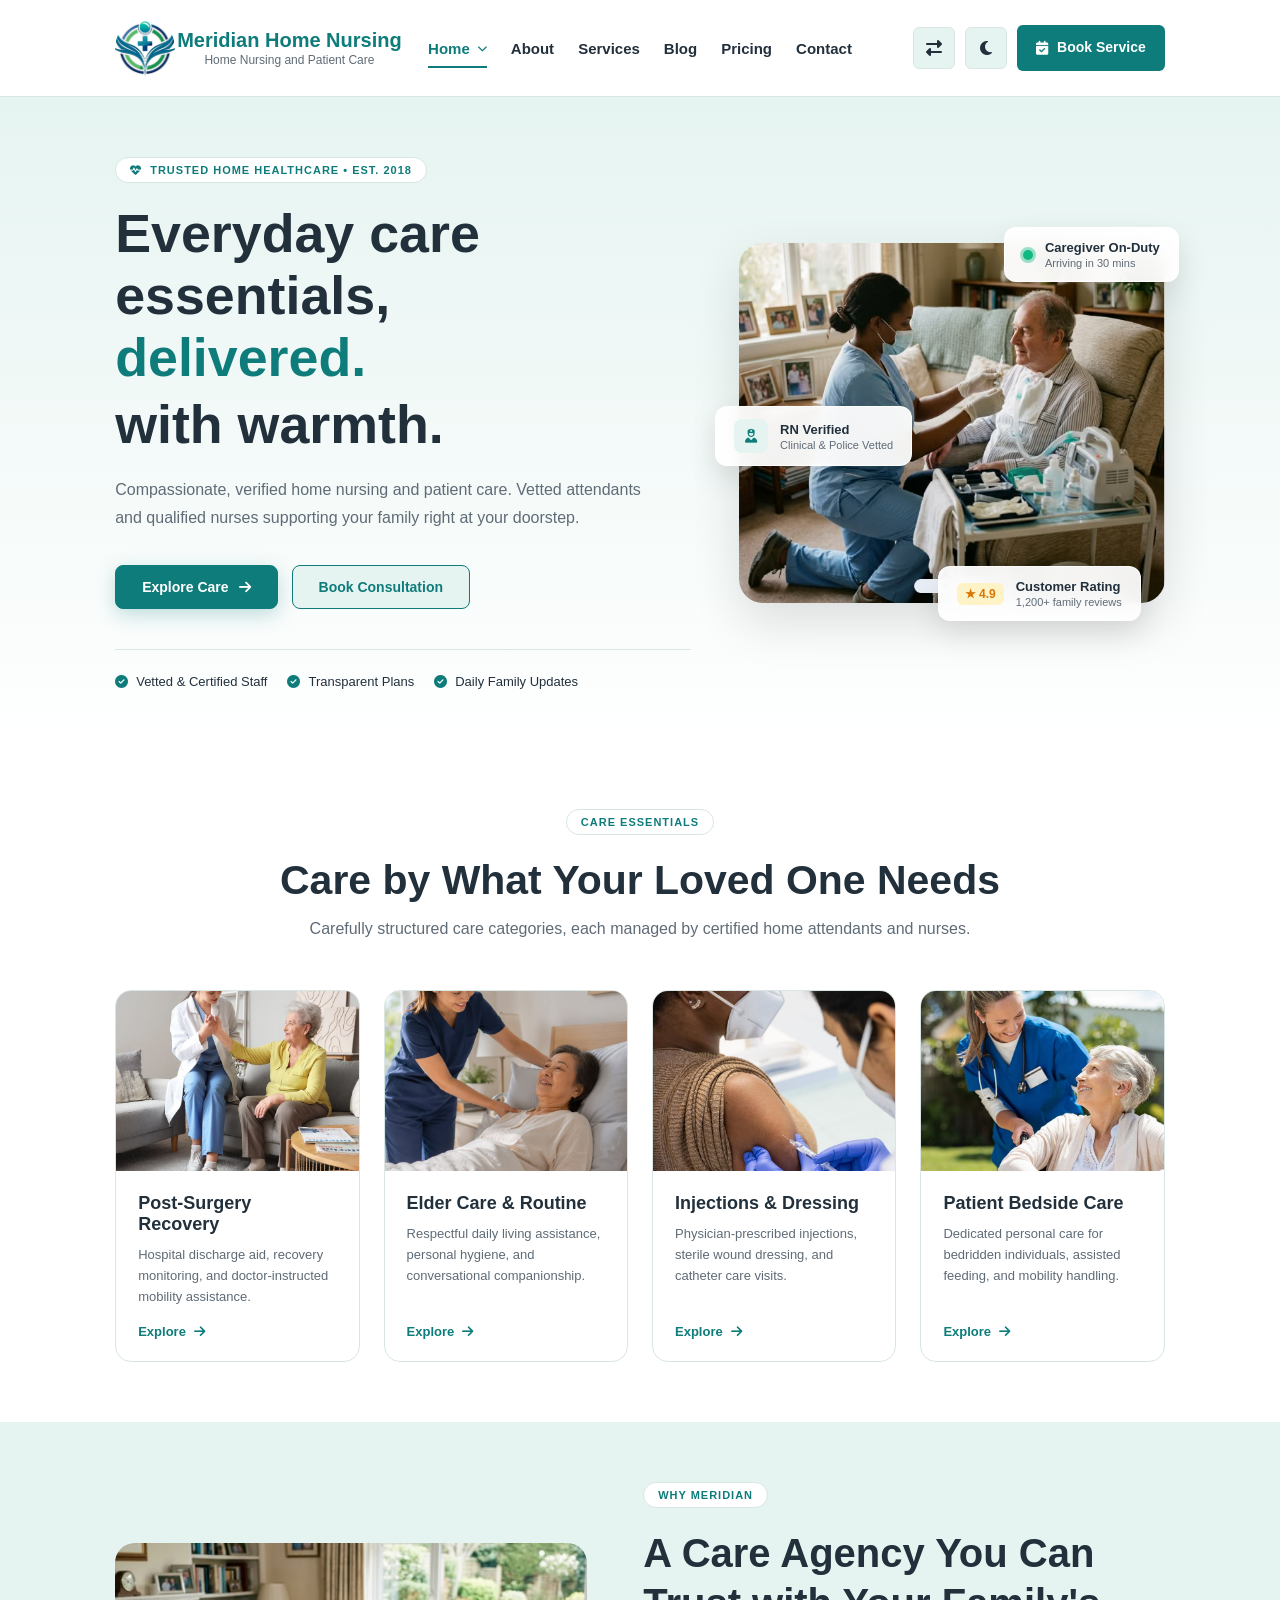
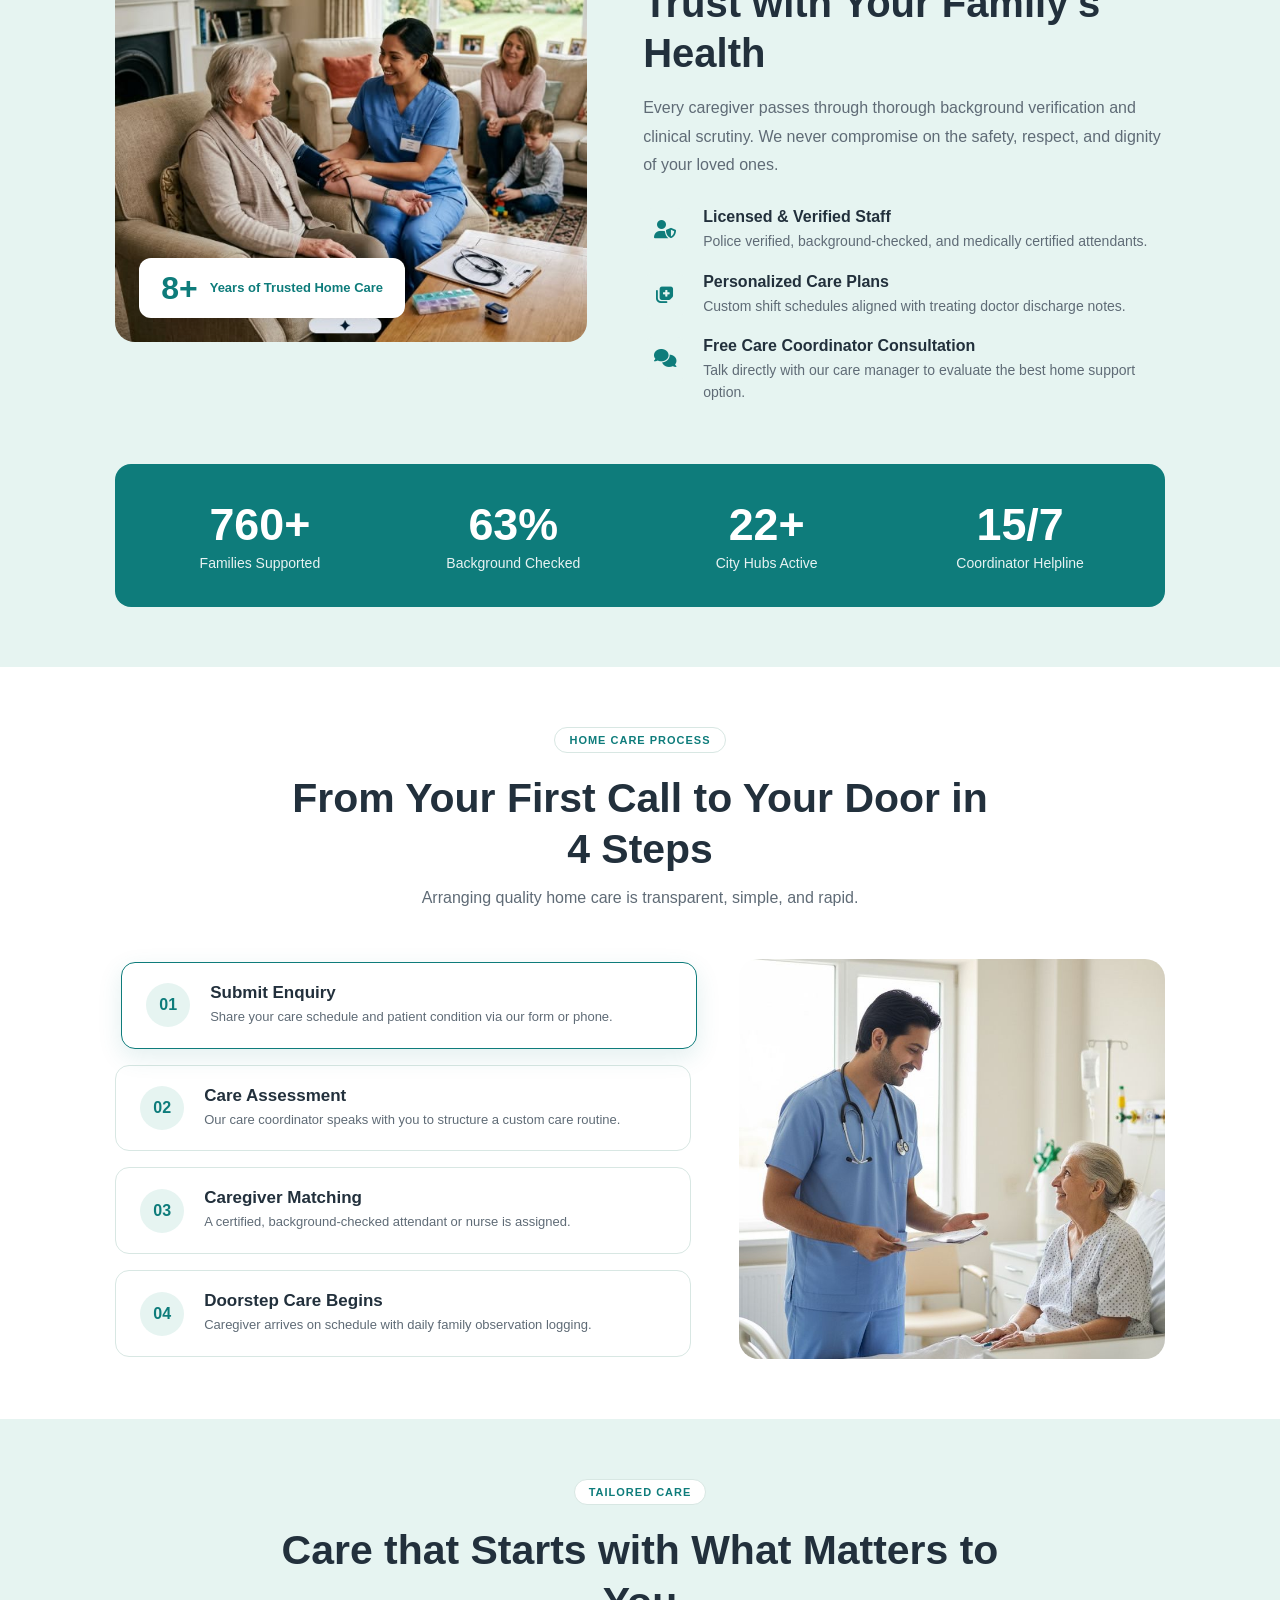
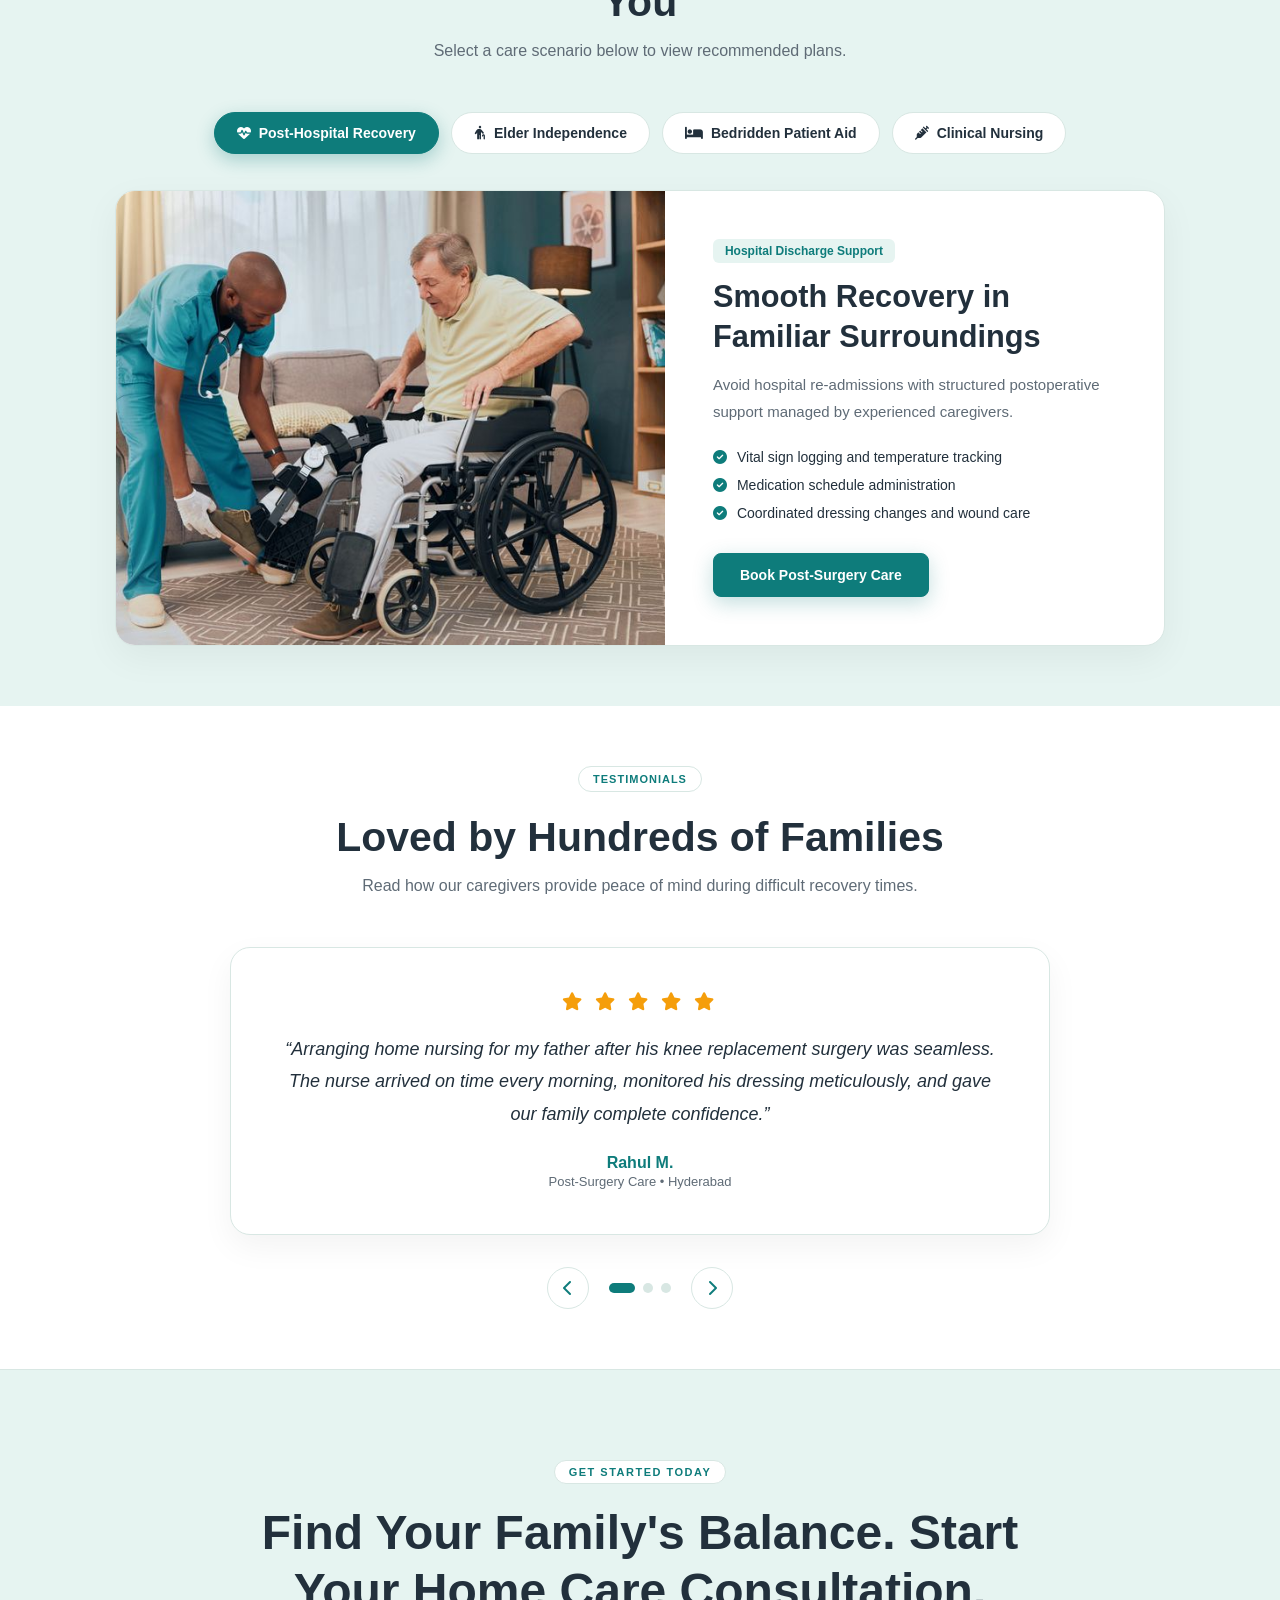
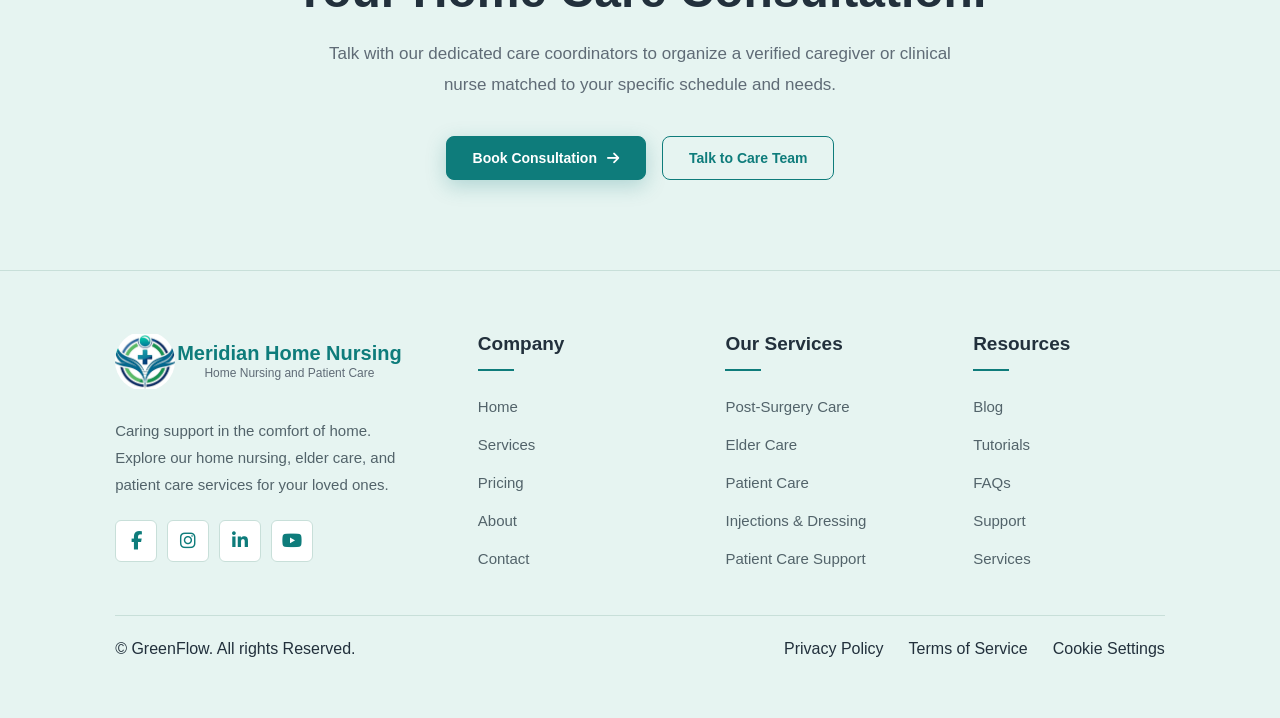
==== index.html @ d98afcb7 "Add files via upload" ====
<!DOCTYPE html>
<html lang="en" dir="ltr">

<head>
    <meta charset="UTF-8">
    <meta name="viewport" content="width=device-width, initial-scale=1.0">

    <title>Home Nursing & Patient Care Agency</title>

    <!-- Font Awesome -->
    <link rel="stylesheet" href="https://cdnjs.cloudflare.com/ajax/libs/font-awesome/6.5.2/css/all.min.css">

    <!-- Shared styles and JavaScript -->
    <link rel="stylesheet" href="header.css">
    <link rel="stylesheet" href="footer.css">
    <link rel="stylesheet" href="index.css">

</head>

<body>

    <header class="site-header">
        <div class="header-container">

            <!-- Left: Agency branding -->
            <a href="index.html" class="brand">
                <span class="brand-icon">
                    <img src="Images/Headerlogo.jpg" alt="Meridian Home Nursing logo" class="brand-logo">
                </span>

                <span class="brand-text">
                    <span class="brand-name">Meridian Home Nursing</span>
                    <span class="brand-subtitle">
                        Home Nursing and Patient Care
                    </span>
                </span>
            </a>

            <!-- Middle: Navigation -->
            <nav class="main-nav" id="mainNav" aria-label="Main navigation">
                <ul class="nav-list">

                    <li class="home-dropdown">
                        <button type="button" class="home-toggle" id="homeToggle" aria-expanded="false"
                            aria-controls="homeDropdown">
                            <span>Home</span>
                            <i class="fa-solid fa-chevron-down" aria-hidden="true"></i>
                        </button>

                        <ul class="dropdown-list" id="homeDropdown" hidden>
                            <li>
                                <a href="index.html">Classic</a>
                            </li>

                            <li>
                                <a href="home-standard.html">Standard</a>
                            </li>
                        </ul>
                    </li>
                    <li>
                        <a href="about.html">About</a>
                    </li>

                    <li>
                        <a href="services.html">Services</a>
                    </li>
                    <li>
                        <a href="blog.html">Blog</a>
                    </li>

                    <li>
                        <a href="pricing.html">Pricing</a>
                    </li>

                    <li>
                        <a href="contact.html">Contact</a>
                    </li>

                </ul>

                <!-- Mobile booking link -->
                <a href="bookserviceform.html" class="mobile-book">
                    <i class="fa-solid fa-calendar-check" aria-hidden="true"></i>
                    Book Service
                </a>
            </nav>

            <!-- Right: Header controls -->
            <div class="header-actions">

                <button type="button" class="icon-button" id="rtlToggle" aria-label="Switch to right-to-left layout"
                    aria-pressed="false" title="Switch to right-to-left layout">
                    <i class="fa-solid fa-right-left" aria-hidden="true"></i>
                </button>

                <button type="button" class="icon-button" id="darkModeToggle" aria-label="Enable dark mode"
                    aria-pressed="false" title="Enable dark mode">
                    <i class="fa-solid fa-moon" aria-hidden="true"></i>
                </button>

                <a href="bookserviceform.html" class="book-button">
                    <i class="fa-solid fa-calendar-check" aria-hidden="true"></i>
                    <span>Book Service</span>
                </a>

                <button type="button" class="icon-button menu-toggle" id="menuToggle" aria-label="Open navigation"
                    aria-expanded="false" aria-controls="mainNav">
                    <i class="fa-solid fa-bars" aria-hidden="true"></i>
                </button>

            </div>
        </div>
    </header>




    <main class="home-main">

        <!-- =======================================================
         SECTION 1: HERO (ROTATING TEXT & FLOATING GLASS CARDS)
    ======================================================= -->
        <section class="m-hero">
            <div class="m-container m-hero-container">
                <div class="m-hero-content">
                    <span class="m-hero-tag">
                        <i class="fa-solid fa-heart-pulse"></i>
                        TRUSTED HOME HEALTHCARE &bull; EST. 2018
                    </span>

                    <h1 class="m-hero-title">
                        Everyday care essentials,
                        <span class="m-rotator-wrapper">
                            <span class="m-rotating-word is-visible">delivered.</span>
                            <span class="m-rotating-word">personalized.</span>
                            <span class="m-rotating-word">trusted.</span>
                        </span>
                        <br> with warmth.
                    </h1>

                    <p class="m-hero-desc">
                        Compassionate, verified home nursing and patient care. Vetted attendants
                        and qualified nurses supporting your family right at your doorstep.
                    </p>

                    <div class="m-hero-actions">
                        <a href="services.html" class="m-btn m-btn-primary">
                            <span>Explore Care</span>
                            <i class="fa-solid fa-arrow-right"></i>
                        </a>
                        <a href="services.html" class="m-btn m-btn-secondary">
                            Book Consultation
                        </a>
                    </div>

                    <div class="m-hero-trust-bar">
                        <div class="m-trust-item">
                            <i class="fa-solid fa-circle-check"></i>
                            <span>Vetted &amp; Certified Staff</span>
                        </div>
                        <div class="m-trust-item">
                            <i class="fa-solid fa-circle-check"></i>
                            <span>Transparent Plans</span>
                        </div>
                        <div class="m-trust-item">
                            <i class="fa-solid fa-circle-check"></i>
                            <span>Daily Family Updates</span>
                        </div>
                    </div>
                </div>

                <div class="m-hero-visual">
                    <div class="m-hero-image-wrapper">
                        <img src="Images/indexpageimage2.jpeg" alt="Compassionate caregiver supporting patient at home"
                            class="m-hero-main-img" width="680" height="520">
                        <!-- Floating Card 1: Live Status -->
                        <div class="m-float-card m-float-top">
                            <span class="m-live-dot"></span>
                            <div class="m-float-text">
                                <strong>Caregiver On-Duty</strong>
                                <small>Arriving in 30 mins</small>
                            </div>
                        </div>
                        <!-- Floating Card 2: RN Verified -->
                        <div class="m-float-card m-float-mid">
                            <div class="m-float-icon"><i class="fa-solid fa-user-nurse"></i></div>
                            <div class="m-float-text">
                                <strong>RN Verified</strong>
                                <small>Clinical &amp; Police Vetted</small>
                            </div>
                        </div>
                        <!-- Floating Card 3: Rating -->
                        <div class="m-float-card m-float-bottom">
                            <div class="m-rating-badge">★ 4.9</div>
                            <div class="m-float-text">
                                <strong>Customer Rating</strong>
                                <small>1,200+ family reviews</small>
                            </div>
                        </div>
                    </div>
                </div>
            </div>
        </section>

        <!-- =======================================================
         SECTION 2: CATEGORY GRID ("CARE BY WHAT YOUR LOVED ONE NEEDS")
    ======================================================= -->
        <section class="m-section" id="categories">
            <div class="m-container">
                <div class="m-section-header">
                    <span class="m-eyebrow">CARE ESSENTIALS</span>
                    <h2>Care by What Your Loved One Needs</h2>
                    <p>Carefully structured care categories, each managed by certified home attendants and
                        nurses.</p>
                </div>

                <div class="m-cat-grid">
                    <div class="m-cat-card">
                        <div class="m-cat-img-wrap">
                            <img src="Images/indeximage3.jpeg" alt="Post-Surgery recovery at home" loading="lazy">
                        </div>
                        <div class="m-cat-info">
                            <h3>Post-Surgery Recovery</h3>
                            <p>Hospital discharge aid, recovery monitoring, and doctor-instructed mobility
                                assistance.</p>
                            <a href="services.html" class="m-cat-link">Explore <i
                                    class="fa-solid fa-arrow-right"></i></a>
                        </div>
                    </div>

                    <div class="m-cat-card">
                        <div class="m-cat-img-wrap">
                            <img src="Images/indeximage4.jpeg" alt="Elder care companionship" loading="lazy">
                        </div>
                        <div class="m-cat-info">
                            <h3>Elder Care &amp; Routine</h3>
                            <p>Respectful daily living assistance, personal hygiene, and conversational
                                companionship.</p>
                            <a href="services.html" class="m-cat-link">Explore <i
                                    class="fa-solid fa-arrow-right"></i></a>
                        </div>
                    </div>

                    <div class="m-cat-card">
                        <div class="m-cat-img-wrap">
                            <img src="Images/indeximage5.jpeg" alt="Wound dressing and injection nursing"
                                loading="lazy">
                        </div>
                        <div class="m-cat-info">
                            <h3>Injections &amp; Dressing</h3>
                            <p>Physician-prescribed injections, sterile wound dressing, and catheter care
                                visits.</p>
                            <a href="services.html" class="m-cat-link">Explore <i
                                    class="fa-solid fa-arrow-right"></i></a>
                        </div>
                    </div>

                    <div class="m-cat-card">
                        <div class="m-cat-img-wrap">
                            <img src="Images/indeximage6.jpeg" alt="Bedridden patient care support" loading="lazy">
                        </div>
                        <div class="m-cat-info">
                            <h3>Patient Bedside Care</h3>
                            <p>Dedicated personal care for bedridden individuals, assisted feeding, and mobility
                                handling.</p>
                            <a href="service-details.html#patient-care-support" class="m-cat-link">Explore <i
                                    class="fa-solid fa-arrow-right"></i></a>
                        </div>
                    </div>
                </div>
            </div>
        </section>

        <!-- =======================================================
         SECTION 3: WHY TRUST US (WITH ANIMATED COUNTERS)
    ======================================================= -->
        <section class="m-section m-soft-section" id="why-trust">
            <div class="m-container">
                <div class="m-trust-layout">
                    <div class="m-trust-visual">
                        <div class="m-trust-img-box">
                            <img src="Images/indeximage7.jpeg" alt="Verified nurse testing vital stats" loading="lazy">
                            <div class="m-trust-experience-badge">
                                <strong>8+</strong>
                                <span>Years of Trusted Home Care</span>
                            </div>
                        </div>
                    </div>

                    <div class="m-trust-content">
                        <span class="m-eyebrow">WHY MERIDIAN</span>
                        <h2>A Care Agency You Can Trust with Your Family's Health</h2>
                        <p class="m-trust-lead">
                            Every caregiver passes through thorough background verification and clinical
                            scrutiny.
                            We never compromise on the safety, respect, and dignity of your loved ones.
                        </p>

                        <div class="m-trust-features">
                            <div class="m-trust-feat-item">
                                <div class="m-feat-icon"><i class="fa-solid fa-user-shield"></i></div>
                                <div>
                                    <h4>Licensed &amp; Verified Staff</h4>
                                    <p>Police verified, background-checked, and medically certified attendants.
                                    </p>
                                </div>
                            </div>

                            <div class="m-trust-feat-item">
                                <div class="m-feat-icon"><i class="fa-solid fa-notes-medical"></i></div>
                                <div>
                                    <h4>Personalized Care Plans</h4>
                                    <p>Custom shift schedules aligned with treating doctor discharge notes.</p>
                                </div>
                            </div>

                            <div class="m-trust-feat-item">
                                <div class="m-feat-icon"><i class="fa-solid fa-comments"></i></div>
                                <div>
                                    <h4>Free Care Coordinator Consultation</h4>
                                    <p>Talk directly with our care manager to evaluate the best home support
                                        option.</p>
                                </div>
                            </div>
                        </div>
                    </div>
                </div>

                <!-- Animated Counters Bar -->
                <div class="m-counter-bar">
                    <div class="m-counter-item">
                        <div class="m-counter-num"><span class="m-count-up" data-target="1200">0</span>+</div>
                        <p class="m-counter-label">Families Supported</p>
                    </div>
                    <div class="m-counter-item">
                        <div class="m-counter-num"><span class="m-count-up" data-target="100">0</span>%</div>
                        <p class="m-counter-label">Background Checked</p>
                    </div>
                    <div class="m-counter-item">
                        <div class="m-counter-num"><span class="m-count-up" data-target="35">0</span>+</div>
                        <p class="m-counter-label">City Hubs Active</p>
                    </div>
                    <div class="m-counter-item">
                        <div class="m-counter-num"><span class="m-count-up" data-target="24">0</span>/7</div>
                        <p class="m-counter-label">Coordinator Helpline</p>
                    </div>
                </div>
            </div>
        </section>

        <!-- =======================================================
         SECTION 4: HOW CARE BEGINS IN 4 STEPS
    ======================================================= -->
        <section class="m-section" id="how-it-works">
            <div class="m-container">
                <div class="m-section-header">
                    <span class="m-eyebrow">HOME CARE PROCESS</span>
                    <h2>From Your First Call to Your Door in 4 Steps</h2>
                    <p>Arranging quality home care is transparent, simple, and rapid.</p>
                </div>

                <div class="m-process-layout">
                    <div class="m-process-steps">
                        <div class="m-process-card is-active">
                            <span class="m-step-num">01</span>
                            <div class="m-step-info">
                                <h4>Submit Enquiry</h4>
                                <p>Share your care schedule and patient condition via our form or phone.</p>
                            </div>
                        </div>

                        <div class="m-process-card">
                            <span class="m-step-num">02</span>
                            <div class="m-step-info">
                                <h4>Care Assessment</h4>
                                <p>Our care coordinator speaks with you to structure a custom care routine.</p>
                            </div>
                        </div>

                        <div class="m-process-card">
                            <span class="m-step-num">03</span>
                            <div class="m-step-info">
                                <h4>Caregiver Matching</h4>
                                <p>A certified, background-checked attendant or nurse is assigned.</p>
                            </div>
                        </div>

                        <div class="m-process-card">
                            <span class="m-step-num">04</span>
                            <div class="m-step-info">
                                <h4>Doorstep Care Begins</h4>
                                <p>Caregiver arrives on schedule with daily family observation logging.</p>
                            </div>
                        </div>
                    </div>

                    <div class="m-process-visual">
                        <img src="Images/indeximage8.jpeg" alt="Meridian care team coordination" loading="lazy">
                    </div>
                </div>
            </div>
        </section>

        <!-- =======================================================
         SECTION 5: INTERACTIVE CONDITION TABS ("CARE BY NEED")
    ======================================================= -->
        <section class="m-section m-soft-section" id="care-by-condition">
            <div class="m-container">
                <div class="m-section-header">
                    <span class="m-eyebrow">TAILORED CARE</span>
                    <h2>Care that Starts with What Matters to You</h2>
                    <p>Select a care scenario below to view recommended plans.</p>
                </div>

                <!-- Tab Switcher Navigation -->
                <div class="m-tab-nav" role="tablist">
                    <button type="button" class="m-tab-pill is-active" data-tab="tab-recovery" role="tab"
                        aria-selected="true">
                        <i class="fa-solid fa-heart-pulse"></i> Post-Hospital Recovery
                    </button>
                    <button type="button" class="m-tab-pill" data-tab="tab-senior" role="tab" aria-selected="false">
                        <i class="fa-solid fa-person-cane"></i> Elder Independence
                    </button>
                    <button type="button" class="m-tab-pill" data-tab="tab-bedridden" role="tab" aria-selected="false">
                        <i class="fa-solid fa-bed"></i> Bedridden Patient Aid
                    </button>
                    <button type="button" class="m-tab-pill" data-tab="tab-nursing" role="tab" aria-selected="false">
                        <i class="fa-solid fa-syringe"></i> Clinical Nursing
                    </button>
                </div>

                <!-- Tab Panels Container -->
                <div class="m-tab-container">
                    <!-- Panel 1 -->
                    <div class="m-tab-panel is-active" id="tab-recovery" role="tabpanel">
                        <div class="m-tab-panel-grid">
                            <div class="m-tab-image">
                                <img src="Images/indeximage9.jpeg" alt="Post-surgery recovery caregiver" loading="lazy">
                            </div>
                            <div class="m-tab-info">
                                <span class="m-tab-badge">Hospital Discharge Support</span>
                                <h3>Smooth Recovery in Familiar Surroundings</h3>
                                <p>Avoid hospital re-admissions with structured postoperative support managed by
                                    experienced caregivers.</p>
                                <ul class="m-tab-checklist">
                                    <li><i class="fa-solid fa-circle-check"></i> Vital sign logging and
                                        temperature tracking</li>
                                    <li><i class="fa-solid fa-circle-check"></i> Medication schedule
                                        administration</li>
                                    <li><i class="fa-solid fa-circle-check"></i> Coordinated dressing changes
                                        and wound care</li>
                                </ul>
                                <a href="bookserviceform.html" class="m-btn m-btn-primary">Book Post-Surgery
                                    Care</a>
                            </div>
                        </div>
                    </div>

                    <!-- Panel 2 -->
                    <div class="m-tab-panel" id="tab-senior" role="tabpanel">
                        <div class="m-tab-panel-grid">
                            <div class="m-tab-image">
                                <img src="Images/indeximage10.jpeg" alt="Elder care companion assistance"
                                    loading="lazy">
                            </div>
                            <div class="m-tab-info">
                                <span class="m-tab-badge">Elder Living Support</span>
                                <h3>Maintaining Senior Dignity &amp; Routines</h3>
                                <p>Support your aging parents with reliable companionship, grooming aid, and
                                    safety observation.</p>
                                <ul class="m-tab-checklist">
                                    <li><i class="fa-solid fa-circle-check"></i> Assistance with bathing,
                                        grooming &amp; daily mobility</li>
                                    <li><i class="fa-solid fa-circle-check"></i> Conversational companionship
                                        &amp; mental stimulation</li>
                                    <li><i class="fa-solid fa-circle-check"></i> Safe fall prevention and
                                        walking guidance</li>
                                </ul>
                                <a href="bookserviceform.html" class="m-btn m-btn-primary">Book Elder Care</a>
                            </div>
                        </div>
                    </div>

                    <!-- Panel 3 -->
                    <div class="m-tab-panel" id="tab-bedridden" role="tabpanel">
                        <div class="m-tab-panel-grid">
                            <div class="m-tab-image">
                                <img src="Images/indeximage11.jpeg" alt="Bedridden patient assistance" loading="lazy">
                            </div>
                            <div class="m-tab-info">
                                <span class="m-tab-badge">Dedicated Bedside Aid</span>
                                <h3>Attentive Care for Immobile Loved Ones</h3>
                                <p>Full-spectrum support for individuals needing around-the-clock physical
                                    handling and personal care.</p>
                                <ul class="m-tab-checklist">
                                    <li><i class="fa-solid fa-circle-check"></i> Regular body repositioning to
                                        prevent bedsores</li>
                                    <li><i class="fa-solid fa-circle-check"></i> Complete hygiene, sponge bath
                                        &amp; diaper changes</li>
                                    <li><i class="fa-solid fa-circle-check"></i> Assisted feeding and hydration
                                        monitoring</li>
                                </ul>
                                <a href="bookserviceform.html" class="m-btn m-btn-primary">Book Patient
                                    Support</a>
                            </div>
                        </div>
                    </div>

                    <!-- Panel 4 -->
                    <div class="m-tab-panel" id="tab-nursing" role="tabpanel">
                        <div class="m-tab-panel-grid">
                            <div class="m-tab-image">
                                <img src="Images/indeximage12.jpeg" alt="Clinical home nursing procedures"
                                    loading="lazy">
                            </div>
                            <div class="m-tab-info">
                                <span class="m-tab-badge">Qualified Nursing Staff</span>
                                <h3>Physician-Prescribed Clinical Procedures</h3>
                                <p>Sterile and certified home clinical interventions delivered without visiting
                                    crowded hospital wards.</p>
                                <ul class="m-tab-checklist">
                                    <li><i class="fa-solid fa-circle-check"></i> Intramuscular &amp;
                                        subcutaneous injections</li>
                                    <li><i class="fa-solid fa-circle-check"></i> Surgical, diabetic and burn
                                        wound dressing</li>
                                    <li><i class="fa-solid fa-circle-check"></i> Catheter and IV infusion
                                        management</li>
                                </ul>
                                <a href="bookserviceform.html" class="m-btn m-btn-primary">Book Clinical
                                    Nurse</a>
                            </div>
                        </div>
                    </div>
                </div>
            </div>
        </section>

        <!-- =======================================================
         SECTION 6: FAMILY REVIEWS SLIDER
    ======================================================= -->
        <section class="m-section" id="reviews">
            <div class="m-container">
                <div class="m-section-header">
                    <span class="m-eyebrow">TESTIMONIALS</span>
                    <h2>Loved by Hundreds of Families</h2>
                    <p>Read how our caregivers provide peace of mind during difficult recovery times.</p>
                </div>

                <div class="m-slider-container">
                    <div class="m-slide is-active">
                        <div class="m-slide-card">
                            <div class="m-slide-stars"><i class="fa-solid fa-star"></i>
                                <i class="fa-solid fa-star"></i>
                                <i class="fa-solid fa-star"></i>
                                <i class="fa-solid fa-star"></i>
                                <i class="fa-solid fa-star"></i>
                            </div>
                            <blockquote class="m-slide-quote">
                                &ldquo;Arranging home nursing for my father after his knee replacement surgery
                                was seamless.
                                The nurse arrived on time every morning, monitored his dressing meticulously,
                                and gave our
                                family complete confidence.&rdquo;
                            </blockquote>
                            <div class="m-slide-author">
                                <strong>Rahul M.</strong>
                                <span>Post-Surgery Care &bull; Hyderabad</span>
                            </div>
                        </div>
                    </div>

                    <div class="m-slide">
                        <div class="m-slide-card">
                            <div class="m-slide-stars"><i class="fa-solid fa-star"></i>
                                <i class="fa-solid fa-star"></i>
                                <i class="fa-solid fa-star"></i>
                                <i class="fa-solid fa-star"></i>
                                <i class="fa-solid fa-star"></i>
                            </div>
                            <blockquote class="m-slide-quote">
                                &ldquo;Our elder care attendant is treated like a member of our family. Her
                                patience, warmth,
                                and careful assistance with my mother's mobility has made an incredible
                                difference in her daily mood.&rdquo;
                            </blockquote>
                            <div class="m-slide-author">
                                <strong>Ananya K.</strong>
                                <span>Elder Care Support &bull; Secunderabad</span>
                            </div>
                        </div>
                    </div>

                    <div class="m-slide">
                        <div class="m-slide-card">
                            <div class="m-slide-stars"><i class="fa-solid fa-star"></i>
                                <i class="fa-solid fa-star"></i>
                                <i class="fa-solid fa-star"></i>
                                <i class="fa-solid fa-star"></i>
                                <i class="fa-solid fa-star"></i>
                            </div>
                            <blockquote class="m-slide-quote">
                                &ldquo;Having certified nurses visit at home for daily injections treated and
                                wound
                                dressing saved us
                                from making daily trips to the hospital. Truly incredible compassionate
                                attendant is treated
                                service.&rdquo;
                            </blockquote>
                            <div class="m-slide-author">
                                <strong>Priya S.</strong>
                                <span>Nursing Visits &bull; Hyderabad</span>
                            </div>
                        </div>
                    </div>

                    <!-- Slider Arrows & Dots -->
                    <div class="m-slider-controls">
                        <button type="button" class="m-slider-arrow" id="sliderPrev" aria-label="Previous review">
                            <i class="fa-solid fa-chevron-left"></i>
                        </button>
                        <div class="m-slider-dots" id="sliderDots">
                            <span class="m-dot is-active" data-index="0"></span>
                            <span class="m-dot" data-index="1"></span>
                            <span class="m-dot" data-index="2"></span>
                        </div>
                        <button type="button" class="m-slider-arrow" id="sliderNext" aria-label="Next review">
                            <i class="fa-solid fa-chevron-right"></i>
                        </button>
                    </div>
                </div>
            </div>
        </section>

        <!-- =======================================================
         SECTION 7: FINAL CALL TO ACTION (PRIMARY & SECONDARY BUTTONS)
    ======================================================= -->
        <section class="m-cta-banner">
            <div class="m-container">
                <div class="m-cta-inner">
                    <span class="m-cta-tag">GET STARTED TODAY</span>
                    <h2>Find Your Family's Balance. Start Your Home Care Consultation.</h2>
                    <p>
                        Talk with our dedicated care coordinators to organize a verified caregiver or clinical
                        nurse
                        matched to your specific schedule and needs.
                    </p>

                    <div class="m-cta-buttons">
                        <!-- Primary Button -->
                        <a href="bookserviceform.html" class="m-btn m-btn-primary">
                            <span>Book Consultation</span>
                            <i class="fa-solid fa-arrow-right"></i>
                        </a>
                        <!-- Secondary Button -->
                        <a href="contact.html#help-section" class="m-btn m-btn-secondary">
                            Talk to Care Team
                        </a>
                    </div>


                </div>
            </div>
        </section>

    </main>

    <!-- Footer -->
    <footer class="site-footer">
        <div class="footer-container">

            <!-- Agency information -->
            <div class="footer-about">
                <a href="index.html" class="brand">
                    <span class="brand-icon">
                        <img src="Images/Headerlogo.jpg" alt="Meridian Home Nursing logo" class="brand-logo">
                    </span>

                    <span class="brand-text">
                        <span class="brand-name">Meridian Home Nursing</span>
                        <span class="brand-subtitle">
                            Home Nursing and Patient Care
                        </span>
                    </span>
                </a>

                <p class="footer-description">
                    Caring support in the comfort of home. Explore our home
                    nursing, elder care, and patient care services for your
                    loved ones.
                </p>

                <!-- Demo placeholders: add real profile URLs to enable -->
                <div class="footer-socials" aria-label="Social media">
                    <a class="footer-social-link" role="link" aria-disabled="true"
                        aria-label="Facebook — profile link coming soon" title="Facebook — coming soon">
                        <i class="fa-brands fa-facebook-f" aria-hidden="true"></i>
                    </a>

                    <a class="footer-social-link" role="link" aria-disabled="true"
                        aria-label="Instagram — profile link coming soon" title="Instagram — coming soon">
                        <i class="fa-brands fa-instagram" aria-hidden="true"></i>
                    </a>

                    <a class="footer-social-link" role="link" aria-disabled="true"
                        aria-label="LinkedIn — profile link coming soon" title="LinkedIn — coming soon">
                        <i class="fa-brands fa-linkedin-in" aria-hidden="true"></i>
                    </a>

                    <a class="footer-social-link" role="link" aria-disabled="true"
                        aria-label="YouTube — profile link coming soon" title="YouTube — coming soon">
                        <i class="fa-brands fa-youtube" aria-hidden="true"></i>
                    </a>
                </div>
            </div>

            <!-- Company -->
            <nav class="footer-column" aria-label="Footer navigation">
                <h2 class="footer-heading">Company</h2>

                <ul class="footer-links">
                    <li>
                        <a href="index.html">Home</a>
                    </li>

                    <li>
                        <a href="services.html">Services</a>
                    </li>

                    <li>
                        <a href="pricing.html">Pricing</a>
                    </li>

                    <li>
                        <a href="about.html">About</a>
                    </li>

                    <li>
                        <a href="contact.html">Contact</a>
                    </li>
                </ul>
            </nav>

            <!-- Services -->
            <nav class="footer-column" aria-label="Care services">
                <h2 class="footer-heading">Our Services</h2>

                <ul class="footer-links">
                    <li>
                        <a href="services.html">Post-Surgery Care</a>
                    </li>

                    <li>
                        <a href="services.html">Elder Care</a>
                    </li>
                    <li>
                        <a href="services.html">Patient Care</a>
                    </li>

                    <li>
                        <a href="services.html">Injections &amp; Dressing</a>
                    </li>

                    <li>
                        <a href="services.html">Patient Care Support</a>
                    </li>
                </ul>
            </nav>
            <!-- Resources -->
            <nav class="footer-column" aria-label="Care services">
                <h2 class="footer-heading">Resources</h2>

                <ul class="footer-links">
                    <li>
                        <a href="blog.html">Blog</a>
                    </li>
                    <li>
                        <a href="#">Tutorials</a>
                    </li>

                    <li>
                        <a href="contact.html">FAQs</a>
                    </li>

                    <li>
                        <a href="contact.html">Support</a>
                    </li>

                    <li>
                        <a href="services.html">Services</a>
                    </li>
                </ul>
            </nav>

        </div>
        <div>
            <div class="footer-bottom">
                <div>&copy; GreenFlow. All rights Reserved.</div>
                <div class="footer-bottom-nav">
                    <a href="#">Privacy Policy</a>
                    <a href="#">Terms of Service</a>
                    <a href="#">Cookie Settings</a>
                </div>
            </div>
        </div>


    </footer>
    <script src="header.js"></script>
    <script src="index.js"></script>

</body>

</html>
---- header.css ----
/* ========================================
   COLORS
======================================== */

:root {
    color-scheme: light;

    --primary: #0E7C7B;
    --primary-hover: #0A5F5E;
    --secondary: #E6F4F1;

    --accent: #FF7A59;
    --accent-hover: #FF987D;

    --background: #FBFDFD;
    --surface: #FFFFFF;

    --text: #22303C;
    --text-muted: #5F6B76;
    --border: #D8E7E3;

    --on-primary: #FFFFFF;
    --on-accent: #22303C;

    --shadow: 0 8px 24px rgba(20, 50, 48, 0.08);
    --section-padding: 64px 9%;
}

/* ========================================
   DARK MODE
======================================== */

body.dark-mode {
    color-scheme: dark;

    --primary: #74D8CE;
    --primary-hover: #9AE8DF;
    --secondary: #1A363A;

    --accent: #FF987D;
    --accent-hover: #FFB39F;

    --background: #0F1C21;
    --surface: #14262C;

    --text: #EAF4F4;
    --text-muted: #B6C7CE;
    --border: #31505A;

    --on-primary: #102628;
    --on-accent: #22303C;

    --shadow: 0 8px 24px rgba(0, 0, 0, 0.22);
}

/* ========================================
   BASE
======================================== */

*,
*::before,
*::after {
    box-sizing: border-box;
}

body {
    margin: 0;
    min-height: 100vh;

    font-family: Arial, Helvetica, sans-serif;
    background-color: var(--background);
    color: var(--text);
}

button {
    font: inherit;
}

button,
a {
    -webkit-tap-highlight-color: transparent;
}

button:focus-visible,
a:focus-visible {
    outline: 3px solid var(--primary);
    outline-offset: 4px;
}

[hidden] {
    display: none !important;
}

.page-section {
    padding: var(--section-padding);
}

/* ========================================
   HEADER LAYOUT
======================================== */

.site-header {
    position: sticky;
    top: 0;
    z-index: 1000;

    background-color: var(--surface);
    border-bottom: 1px solid var(--border);
}

.header-container {
    display: grid;
    grid-template-columns: 1fr auto 1fr;
    align-items: center;
    gap: 24px;

    padding: 18px 9%;
}

/* ========================================
   BRAND
======================================== */

.brand {
    display: inline-flex;
    align-items: center;
    justify-self: start;
    gap: 2px;

    min-width: 0;
    color: var(--text);
    text-decoration: none;
}

/* Fixed logo box */
.brand-icon {
    position: relative;
    display: block;

    width: 60px;
    height: 60px;
    padding: 0;

    
    color: var(--on-primary);
}

/* Image is constrained to the logo box */
.brand-icon>.brand-logo {
    position: absolute;
    inset: 0;

    display: block;
    width: 100%;
    height: 100%;
    max-width: 100%;
    max-height: 100%;

    margin: 0;
    padding: 0;
    border: 0;

    object-fit: contain;
    object-position: center;
    border-radius: 50px;
}

.brand-text {
    display: flex;
    flex-direction: column;
}

.brand-name {
    color: var(--primary);
    font-size: 20px;
    font-weight: 700;
    line-height: 1.2;
    white-space: nowrap;
}

.brand-subtitle {
    color: var(--text-muted);
    text-align: center;
    font-size: 12px;
    line-height: 1.4;
    white-space: nowrap;
}

/* ========================================
   NAVIGATION
======================================== */

.nav-list {
    display: flex;
    align-items: center;
    gap: 24px;

    margin: 0;
    padding: 0;
    list-style: none;
}

.nav-list>li>a,
.home-toggle {
    position: relative;

    display: inline-flex;
    align-items: center;
    gap: 7px;

    padding: 12px 0;
    border: 0;

    background: transparent;
    color: var(--text);

    font-size: 15px;
    font-weight: 600;
    line-height: 1.4;

    text-decoration: none;
    white-space: nowrap;
    cursor: pointer;

    transition: color 0.2s ease;
}

/* Underline */
.nav-list>li>a::after,
.home-toggle::after {
    content: "";

    position: absolute;
    inset-inline: 0;
    inset-block-end: 3px;

    height: 2px;
    background-color: var(--primary);

    transform: scaleX(0);
    transition: transform 0.2s ease;
}

/* Hover, focus, and current page */
.nav-list>li>a:hover,
.nav-list>li>a:focus-visible,
.nav-list>li>a[aria-current="page"],
.home-toggle:hover,
.home-toggle:focus-visible,
.home-toggle.is-current,
.home-toggle[aria-expanded="true"] {
    color: var(--primary);
}

.nav-list>li>a:hover::after,
.nav-list>li>a:focus-visible::after,
.nav-list>li>a[aria-current="page"]::after,
.home-toggle:hover::after,
.home-toggle:focus-visible::after,
.home-toggle.is-current::after,
.home-toggle[aria-expanded="true"]::after {
    transform: scaleX(1);
}

/* ========================================
   HOME DROPDOWN
======================================== */

.home-dropdown {
    position: relative;
}

.home-toggle i {
    font-size: 10px;
    transition: transform 0.2s ease;
}

.home-toggle[aria-expanded="true"] i {
    transform: rotate(180deg);
}

.dropdown-list {
    position: absolute;
    inset-block-start: calc(100% + 10px);
    inset-inline-start: 0;

    min-width: 180px;
    margin: 0;
    padding: 8px;
    list-style: none;

    background-color: var(--surface);
    border: 1px solid var(--border);
    border-radius: 6px;
    box-shadow: var(--shadow);
}

.dropdown-list a {
    display: block;

    padding: 12px 14px;
    border-radius: 4px;

    color: var(--text);
    font-size: 14px;
    text-decoration: none;

    transition:
        background-color 0.2s ease,
        color 0.2s ease;
}

.dropdown-list a:hover,
.dropdown-list a[aria-current="page"] {
    background-color: var(--secondary);
    color: var(--primary);
}

/* ========================================
   HEADER ACTIONS
======================================== */

.header-actions {
    display: flex;
    align-items: center;
    justify-self: end;
    gap: 10px;
}

.icon-button {
    display: grid;
    place-items: center;
    flex-shrink: 0;

    width: 42px;
    height: 42px;
    padding: 0;

    background-color: var(--secondary);
    color: var(--text);

    border: 1px solid var(--border);
    border-radius: 6px;

    font-size: 16px;
    cursor: pointer;

    transition:
        background-color 0.2s ease,
        color 0.2s ease;
}

.icon-button:hover {
    background-color: var(--primary);
    color: var(--on-primary);
}

.book-button,
.mobile-book {
    display: inline-flex;
    align-items: center;
    justify-content: center;
    gap: 9px;

    padding: 12px 18px;
    border: 1px solid transparent;
    border-radius: 6px;

    background-color: var(--primary);
    color: var(--surface);

    font-size: 14px;
    font-weight: 700;
    line-height: 1.4;

    text-decoration: none;
    white-space: nowrap;

    transition: background-color 0.2s ease;
}

.book-button:hover,
.mobile-book:hover {
    background-color: var(--primary-hover);
}

.menu-toggle,
.mobile-book {
    display: none;
}

/* ========================================
   TABLET / SMALL LAPTOP
======================================== */

@media (max-width: 1200px) {
    .header-container {
        grid-template-columns: 1fr auto;
        gap: 16px;
    }

    .menu-toggle {
        display: grid;
    }

    .main-nav {
        display: none;
        position: absolute;

        inset-block-start: 100%;
        inset-inline: 0;

        padding: 24px 9%;
        max-height: 70vh;
        overflow-y: auto;

        background-color: var(--surface);
        border-bottom: 1px solid var(--border);
        box-shadow: var(--shadow);
    }

    .main-nav.is-open {
        display: block;
    }

    .nav-list {
        flex-direction: column;
        align-items: stretch;
        gap: 6px;
    }

    .nav-list>li>a,
    .home-toggle {
        display: flex;
        width: 100%;
        padding: 14px 0;
    }

    .home-toggle {
        justify-content: space-between;
    }

    .dropdown-list {
        position: static;

        min-width: 0;
        margin-block: 6px 10px;

        background-color: var(--background);
        box-shadow: none;
    }
}

/* ========================================
   MOBILE
======================================== */

@media (max-width: 768px) {
    .header-container {
        padding: 16px 9%;
    }

    .brand-name {
        font-size: 17px;
    }

    .brand-subtitle {
        font-size: 10px;
    }

    .brand-icon {
        flex-basis: 42px;
        width: 42px;
        height: 42px;
        
    }

    .header-actions {
        gap: 7px;
    }

    .icon-button {
        width: 40px;
        height: 40px;
    }

    .book-button {
        display: none;
    }

    .mobile-book {
        display: flex;
        margin-top: 18px;
    }
}

/* ========================================
   SMALL MOBILE
======================================== */

@media (max-width: 480px) {
    .header-container {
        gap: 10px;
    }

    .brand {
        gap: 0;
    }

    .brand-text {
        display: none;
    }

    .header-actions {
        gap: 6px;
    }
}


/* ========================================
   SMALL MOBILE
======================================== */

@media (max-width: 480px) {

    .header-container {
        grid-template-columns: minmax(0, 1fr) auto;
        gap: 8px;
        padding: 18px 4%;
    }

    /* Keep logo and brand text side by side */
    .brand {
        display: inline-flex;
        align-items: center;
        gap: 8px;
        min-width: 0;
    }

    /* Show brand name and subtitle */
    .brand-text {
        display: flex;
        flex-direction: column;
        gap: 3px;
        min-width: 0;
    }

    .brand-name {
        display: block;
        font-size: 13px;
        line-height: 1.2;
        white-space: nowrap;
    }

    .brand-subtitle {
        display: block;
        font-size: 8px;
        line-height: 1.3;
        white-space: nowrap;
    }

    /* Logo size */
    .brand-icon {
        flex: 0 0 36px;
        width: 36px;
        height: 36px;
    }

    /* Header buttons */
    .header-actions {
        gap: 4px;
    }

    .icon-button {
        width: 34px;
        height: 34px;
        font-size: 14px;
    }
}
---- footer.css ----
/* ========================================
   FOOTER COLORS
======================================== */

.site-footer {
    --footer-background: #E6F4F1;
    --footer-text: #22303C;
    --footer-muted: #52636A;
    --footer-primary: #0E7C7B;
    --footer-border: #C8DFD9;
    --footer-icon-background: #FFFFFF;
    --footer-icon-hover-text: #FFFFFF;

    padding: 60px 9%;

    background-color: var(--footer-background);
    color: var(--footer-text);
    border-top: 1px solid var(--footer-border);
}

/* ========================================
   FOOTER DARK MODE
======================================== */

body.dark-mode .site-footer {
    --footer-background: #14262C;
    --footer-text: #EAF4F4;
    --footer-muted: #B6C7CE;
    --footer-primary: #74D8CE;
    --footer-border: #31505A;
    --footer-icon-background: #1A363A;
    --footer-icon-hover-text: #102628;
}

/* ========================================
   FOOTER LAYOUT
======================================== */

.footer-container {
    display: grid;
    grid-template-columns: minmax(0, 1.6fr) repeat(3, minmax(0, 1fr));
    gap: 56px;

    max-width: 1400px;
    margin-inline: auto;
}

.footer-about,
.footer-column {
    min-width: 0;
}

/* ========================================
   FOOTER BRAND
======================================== */

.footer-brand {
    display: inline-flex;
    align-items: center;
    gap: 2px;

    max-width: 100%;
    color: var(--footer-text);
    text-decoration: none;
}

.footer-logo {
    position: relative;
    display: block;
    flex: 0 0 54px;

    width: 54px;
    height: 54px;

    background-color: #FFFFFF;
    border: 1px solid var(--footer-border);
    border-radius: 8px;
    overflow: hidden;
}

.footer-logo img {
    position: absolute;
    inset: 0;

    display: block;
    width: 100%;
    height: 100%;

    object-fit: contain;
    object-position: center;
}

.footer-brand-text {
    display: flex;
    flex-direction: column;
    gap: 5px;

    min-width: 0;
}

.footer-brand-name {
    color: var(--footer-primary);
    font-size: 20px;
    font-weight: 700;
    line-height: 1.3;
}

.footer-brand-subtitle {
    color: var(--footer-muted);
    font-size: 12px;
    line-height: 1.5;
}

.footer-description {
    max-width: 390px;
    margin: 22px 0;

    color: var(--footer-muted);
    font-size: 15px;
    line-height: 1.8;
}

/* ========================================
   SOCIAL MEDIA ICONS
======================================== */

.footer-socials {
    display: flex;
    flex-wrap: wrap;
    gap: 10px;
}

.footer-social-link {
    display: inline-flex;
    align-items: center;
    justify-content: center;

    width: 42px;
    height: 42px;

    background-color: var(--footer-icon-background);
    color: var(--footer-primary);
    border: 1px solid var(--footer-border);
    border-radius: 6px;

    font-size: 18px;
    text-decoration: none;

    transition:
        background-color 0.2s ease,
        color 0.2s ease,
        border-color 0.2s ease;
}

.footer-social-link[aria-disabled="true"] {
    cursor: default;
}

.footer-social-link:hover {
    background-color: var(--footer-primary);
    color: var(--footer-icon-hover-text);
    border-color: var(--footer-primary);
}

/* ========================================
   HEADINGS AND LINKS
======================================== */

.footer-heading {
    position: relative;

    margin: 0 0 24px;
    padding-bottom: 13px;

    color: var(--footer-text);
    font-size: 19px;
    font-weight: 700;
    line-height: 1.4;
}

.footer-heading::after {
    content: "";

    position: absolute;
    inset-inline-start: 0;
    inset-block-end: 0;

    width: 36px;
    height: 2px;

    background-color: var(--footer-primary);
}

.footer-links {
    display: grid;
    gap: 14px;

    margin: 0;
    padding: 0;
    list-style: none;
}

.footer-links a {
    color: var(--footer-muted);
    font-size: 15px;
    line-height: 1.6;
    text-decoration: none;
    text-underline-offset: 5px;

    transition: color 0.2s ease;
}

.footer-links a:hover {
    color: var(--footer-primary);
    text-decoration: underline;
}

.site-footer a:focus-visible {
    outline: 3px solid var(--footer-primary);
    outline-offset: 5px;
}

/* ========================================
   COPYRIGHT
======================================== */

.footer-bottom {
    max-width: 1400px;
    margin: 44px auto 0;
    padding-top: 24px;

    border-top: 1px solid var(--footer-border);
    text-align: center;
}

.footer-bottom p {
    margin: 0;

    color: var(--footer-muted);
    font-size: 14px;
    line-height: 1.7;
}

/* ========================================
   TABLET
======================================== */

@media (max-width: 992px) {
    .footer-container {
        grid-template-columns: repeat(2, minmax(0, 1fr));
        gap: 36px;
    }

    .footer-about {
        grid-column: 1 / -1;
    }

    .footer-description {
        max-width: 560px;
    }
}

/* ========================================
   MOBILE
======================================== */

@media (max-width: 576px) {
    .footer-container {
        grid-template-columns: minmax(0, 1fr);
        gap: 32px;
    }

    .footer-about {
        grid-column: auto;
    }

    .footer-brand {
        gap: 10px;
    }

    .footer-logo {
        flex-basis: 46px;
        width: 46px;
        height: 46px;
    }

    .footer-brand-name {
        font-size: 18px;
    }

    .footer-brand-subtitle {
        font-size: 11px;
    }

    .footer-heading {
        margin-bottom: 20px;
        font-size: 18px;
    }

    .footer-bottom {
        display: grid;
        grid-template-columns: 1fr;
    }
}

.footer-bottom {
    display: flex;
    align-items: center;
    justify-content: space-between;
    background-color: var(--footer-bottom-bg);
    border-top: 1px solid var(--footer-border);
    color: var(--footer-text-links);
    transition: background-color 0.3s ease, border-color 0.3s ease;
}

.footer-bottom-nav {
    display: flex;
    gap: 25px;
}

.footer-bottom-nav a {
    text-decoration: none;
    color: var(--footer-text-links);
    transition: color 0.2s ease-in-out;
}

.footer-bottom-nav a:hover {
    color: var(--footer-heading);
}
@media (max-width: 768px) {
  .footer-bottom {
    flex-direction: column;
    align-items: center;
    text-align: center;
    gap: 15px;
    padding: 20px 5%;
  }

  .footer-bottom-nav {
    flex-direction: column; /* Stacks links vertically on very small screens */
    align-items: center;
    gap: 12px;
  }
}
---- index.css ----
/* =======================================================
   MERIDIAN HOMEPAGE (CLEAN ANIMATED SUITE)
======================================================= */

.home-main {
    font-family: inherit;
    color: var(--text-dark, #22303C);
    background-color: #FFFFFF;
    
}

body.dark-mode .home-main {
    color: #EAF4F4;
    background-color: #0F1C21;
}

.m-container {
    max-width: 1320px;
    margin: 0 auto;
}

.m-section {
    padding: 60px 9%;
}

.m-soft-section {
    background-color: var(--secondary, #E6F4F1);
}

body.dark-mode .m-soft-section {
    background-color: #14262C;
}

.m-section-header {
    text-align: center;
    max-width: 720px;
    margin: 0 auto 52px;
}

.m-eyebrow {
    display: inline-block;
    margin-bottom: 20px;
    padding: 6px 14px;
    background-color: #FFFFFF;
    color: var(--primary, #0E7C7B);
    border: 1px solid var(--border, #D8E7E3);
    border-radius: 50px;
    font-size: 11px;
    font-weight: 700;
    letter-spacing: 1px;
}

body.dark-mode .m-eyebrow {

    background-color: #1A363A;
    border-color: #31505A;
    color: #74D8CE;
}

.m-section-header h2 {
    font-size: clamp(28px, 3.2vw, 42px);
    line-height: 1.25;
    margin: 0 0 14px;
}

.m-section-header p {
    font-size: 16px;
    color: var(--text-muted, #5F6B76);
    margin: 0;
}

body.dark-mode .m-section-header p {
    color: #B6C7CE;
}

/* -------------------------------------------------------
   PRIMARY & SECONDARY BUTTONS
------------------------------------------------------- */
.m-btn {
    display: inline-flex;
    align-items: center;
    justify-content: center;
    gap: 10px;
    padding: 13px 26px;
    border-radius: 8px;
    font-size: 14px;
    font-weight: 700;
    text-decoration: none;
    transition: transform 0.2s ease, background-color 0.2s ease, box-shadow 0.2s ease, color 0.2s ease, border-color 0.2s ease;
}

/* PRIMARY (Filled Teal) */
.m-btn-primary {
    background-color: var(--primary, #0E7C7B);
    color: #FFFFFF;
    border: 1px solid var(--primary, #0E7C7B);
    box-shadow: 0 6px 20px rgba(14, 124, 123, 0.25);
}

.m-btn-primary:hover {
    background-color: var(--primary-dark, #0A5F5E);
    border-color: var(--primary-dark, #0A5F5E);
    transform: translateY(-2px);
    box-shadow: 0 10px 24px rgba(14, 124, 123, 0.35);
    color: #FFFFFF;
}

/* SECONDARY (Outlined Teal) */
.m-btn-secondary {
    background-color: var(--secondary);
    color: var(--primary, #0E7C7B);
    border: 1px solid var(--primary, #0E7C7B);
}

.m-btn-secondary:hover {
    background-color: var(--primary, #0E7C7B);
    color: #FFFFFF;
    transform: translateY(-2px);
}

/* Dark Mode Button Overrides */
body.dark-mode .m-btn-primary {
    background-color: #74D8CE;
    color: #102628;
    border-color: #74D8CE;
    box-shadow: 0 6px 20px rgba(116, 216, 206, 0.25);
}

body.dark-mode .m-btn-primary:hover {
    background-color: #9AE8DF;
    border-color: #9AE8DF;
    color: #102628;
}

body.dark-mode .m-btn-secondary {
    color: #74D8CE;
    border-color: #74D8CE;
}

body.dark-mode .m-btn-secondary:hover {
    background-color: #74D8CE;
    color: #102628;
}

/* -------------------------------------------------------
   SECTION 1: HERO
------------------------------------------------------- */
.m-hero{
    padding: 64px 9%;
}
.m-hero {
    position: relative;
    padding: 60px 9%;
    background: linear-gradient(180deg, var(--secondary, #E6F4F1) 0%, #FFFFFF 100%);
    overflow: hidden;
}

body.dark-mode .m-hero {
    background: linear-gradient(180deg, #14262C 0%, #0F1C21 100%);
}

.m-hero-container {
    display: grid;
    grid-template-columns: minmax(0, 1.15fr) minmax(0, 0.85fr);
    gap: 48px;
    align-items: center;
}


.m-hero-tag {
    display: inline-flex;
    align-items: center;
    gap: 8px;
    padding: 6px 14px;
    background-color: #FFFFFF;
    color: var(--primary, #0E7C7B);
    border: 1px solid var(--border, #D8E7E3);
    border-radius: 50px;
    font-size: 11px;
    font-weight: 700;
    letter-spacing: 1px;
    margin-bottom: 20px;
}

body.dark-mode .m-hero-tag {
    background-color: #1A363A;
    border-color: #31505A;
    color: #74D8CE;
}

.m-hero-title {
    font-size: clamp(34px, 4.2vw, 54px);
    line-height: 1.15;
    margin: 0 0 20px;
}

/* ROTATING WORDS */
.m-rotator-wrapper {
    position: relative;
    display: inline-block;
    color: var(--primary, #0E7C7B);
    min-width: 330px;
    vertical-align: bottom;
    overflow: hidden;
    height: 1.25em;
}

body.dark-mode .m-rotator-wrapper {
    color: #74D8CE;
}

.m-rotating-word {
    position: absolute;
    left: 0;
    top: 0;
    white-space: nowrap;
    opacity: 0;
    transform: translateY(100%);
    transition: transform 0.5s cubic-bezier(0.25, 1, 0.5, 1), opacity 0.5s ease;
}

.m-rotating-word.is-visible {
    opacity: 1;
    transform: translateY(0);
}

.m-rotating-word.is-exiting {
    opacity: 0;
    transform: translateY(-100%);
}

.m-hero-desc {
    line-height: 1.8;
    color: var(--text-muted, #5F6B76);
    margin: 0 0 32px;
    max-width: 540px;
}

body.dark-mode .m-hero-desc {
    color: #B6C7CE;
}

.m-hero-actions {
    display: flex;
    flex-wrap: wrap;
    gap: 14px;
    margin-bottom: 40px;
}

.m-hero-trust-bar {
    display: flex;
    flex-wrap: wrap;
    gap: 20px;
    padding-top: 24px;
    border-top: 1px solid var(--border, #D8E7E3);
}

body.dark-mode .m-hero-trust-bar {
    border-color: #31505A;
}

.m-trust-item {
    display: inline-flex;
    align-items: center;
    gap: 8px;
    font-size: 13px;
}

.m-trust-item i {
    color: var(--primary, #0E7C7B);
}

body.dark-mode .m-trust-item i {
    color: #74D8CE;
}

/* Hero Right Image & Floating Badges */
.m-hero-visual {
    position: relative;
}

.m-hero-image-wrapper {
    position: relative;
    max-width: 580px;
    margin: 0 auto;
}

.m-hero-main-img {
    display: block;
    width: 100%;
    height: auto;
    border-radius: 24px;
    box-shadow: 0 20px 50px rgba(0, 0, 0, 0.12);
}

.m-float-card {
    position: absolute;
    display: flex;
    align-items: center;
    gap: 12px;
    padding: 12px 18px;
    background: rgba(255, 255, 255, 0.94);
    backdrop-filter: blur(10px);
    -webkit-backdrop-filter: blur(10px);
    border: 1px solid rgba(255, 255, 255, 0.8);
    border-radius: 12px;
    box-shadow: 0 12px 30px rgba(0, 0, 0, 0.10);
    z-index: 2;
    animation: floatSmooth 4.5s ease-in-out infinite;
}

body.dark-mode .m-float-card {
    background: rgba(20, 38, 44, 0.92);
    border-color: rgba(49, 80, 90, 0.8);
}

.m-float-top {
    top: -16px;
    right: -14px;
    animation-delay: 0s;
}

.m-float-mid {
    bottom: 38%;
    left: -24px;
    animation-delay: 1.5s;
}

.m-float-bottom {
    bottom: -18px;
    right: 24px;
    animation-delay: 3s;
}

@keyframes floatSmooth {

    0%,
    100% {
        transform: translateY(0);
    }

    50% {
        transform: translateY(-9px);
    }
}

.m-live-dot {
    width: 10px;
    height: 10px;
    border-radius: 50%;
    background-color: #10B981;
    position: relative;
    flex-shrink: 0;
}

.m-live-dot::after {
    content: '';
    position: absolute;
    inset: -3px;
    border-radius: 50%;
    background-color: rgba(16, 185, 129, 0.4);
    animation: livePulse 2s ease-out infinite;
}

@keyframes livePulse {
    0% {
        transform: scale(0.9);
        opacity: 1;
    }

    100% {
        transform: scale(2.4);
        opacity: 0;
    }
}

.m-float-text strong {
    display: block;
    font-size: 13px;
    line-height: 1.3;
}

.m-float-text small {
    display: block;
    font-size: 11px;
    color: var(--text-muted, #5F6B76);
}

body.dark-mode .m-float-text small {
    color: #B6C7CE;
}

.m-float-icon {
    display: grid;
    place-items: center;
    width: 34px;
    height: 34px;
    border-radius: 8px;
    background-color: var(--secondary, #E6F4F1);
    color: var(--primary, #0E7C7B);
    font-size: 14px;
}

body.dark-mode .m-float-icon {
    background-color: #1A363A;
    color: #74D8CE;
}

.m-rating-badge {
    padding: 4px 8px;
    background-color: #FEF3C7;
    color: #D97706;
    border-radius: 6px;
    font-size: 12px;
    font-weight: 800;
}

/* -------------------------------------------------------
   SECTION 2: CATEGORY GRID
------------------------------------------------------- */
.m-cat-grid {
    display: grid;
    grid-template-columns: repeat(4, minmax(0, 1fr));
    gap: 24px;
}

.m-cat-card {
    background-color: #FFFFFF;
    border: 1px solid var(--border, #D8E7E3);
    border-radius: 16px;
    overflow: hidden;
    transition: transform 0.25s ease, box-shadow 0.25s ease;
    display: flex;
    flex-direction: column;
}

body.dark-mode .m-cat-card {
    background-color: #14262C;
    border-color: #31505A;
}

.m-cat-card:hover {
    transform: translateY(-6px);
    box-shadow: 0 16px 36px rgba(0, 0, 0, 0.08);
}

.m-cat-img-wrap {
    height: 180px;
    overflow: hidden;
}

.m-cat-img-wrap img {
    width: 100%;
    height: 100%;
    object-fit: cover;
    transition: transform 0.35s ease;
}

.m-cat-card:hover .m-cat-img-wrap img {
    transform: scale(1.05);
}

.m-cat-info {
    padding: 22px;
    display: flex;
    flex-direction: column;
    flex: 1;
}

.m-cat-info h3 {
    margin: 0 0 10px;
    font-size: 18px;
}

.m-cat-info p {
    font-size: 13px;
    line-height: 1.6;
    color: var(--text-muted, #5F6B76);
    margin: 0 0 16px;
}

body.dark-mode .m-cat-info p {
    color: #B6C7CE;
}

.m-cat-link {
    margin-top: auto;
    font-size: 13px;
    font-weight: 700;
    color: var(--primary, #0E7C7B);
    text-decoration: none;
    display: inline-flex;
    align-items: center;
    gap: 8px;
    transition: gap 0.2s ease;
}

body.dark-mode .m-cat-link {
    color: #74D8CE;
}

.m-cat-card:hover .m-cat-link {
    gap: 12px;
}

/* -------------------------------------------------------
   SECTION 3: WHY TRUST US & COUNTERS
------------------------------------------------------- */
.m-trust-layout {
    display: grid;
    grid-template-columns: minmax(0, 0.95fr) minmax(0, 1.05fr);
    gap: 56px;
    align-items: center;
    margin-bottom: 60px;
}

.m-trust-img-box {
    position: relative;
    border-radius: 20px;
    overflow: hidden;
}

.m-trust-img-box img {
    display: block;
    width: 100%;
    height: auto;
}

.m-trust-experience-badge {
    position: absolute;
    bottom: 24px;
    left: 24px;
    background-color: #FFFFFF;
    color: var(--primary, #0E7C7B);
    padding: 14px 22px;
    border-radius: 12px;
    box-shadow: 0 10px 24px rgba(0, 0, 0, 0.12);
    display: flex;
    align-items: center;
    gap: 12px;
}

body.dark-mode .m-trust-experience-badge {
    background-color: #14262C;
    color: #74D8CE;
}

.m-trust-experience-badge strong {
    font-size: 32px;
    line-height: 1;
}

.m-trust-experience-badge span {
    font-size: 13px;
    font-weight: 700;
    line-height: 1.3;
}

.m-trust-content h2 {
    font-size: clamp(28px, 3.2vw, 40px);
    line-height: 1.25;
    margin: 0 0 16px;
}

.m-trust-lead {
    font-size: 16px;
    line-height: 1.8;
    color: var(--text-muted, #5F6B76);
    margin: 0 0 28px;
}

body.dark-mode .m-trust-lead {
    color: #B6C7CE;
}

.m-trust-features {
    display: flex;
    flex-direction: column;
    gap: 20px;
}

.m-trust-feat-item {
    display: flex;
    align-items: flex-start;
    gap: 16px;
}

.m-feat-icon {
    display: grid;
    place-items: center;
    width: 44px;
    height: 44px;
    border-radius: 10px;
    background-color: var(--secondary, #E6F4F1);
    color: var(--primary, #0E7C7B);
    font-size: 18px;
    flex-shrink: 0;
}

body.dark-mode .m-feat-icon {
    background-color: #1A363A;
    color: #74D8CE;
}

.m-trust-feat-item h4 {
    margin: 0 0 4px;
    font-size: 16px;
}

.m-trust-feat-item p {
    margin: 0;
    font-size: 14px;
    line-height: 1.6;
    color: var(--text-muted, #5F6B76);
}

body.dark-mode .m-trust-feat-item p {
    color: #B6C7CE;
}

/* Counters Row */
.m-counter-bar {
    display: grid;
    grid-template-columns: repeat(4, 1fr);
    gap: 24px;
    padding: 36px 30px;
    background-color: var(--primary, #0E7C7B);
    color: #FFFFFF;
    border-radius: 16px;
    text-align: center;
}

body.dark-mode .m-counter-bar {
    background-color: #14262C;
    border: 1px solid #31505A;
}

.m-counter-num {
    font-size: clamp(32px, 3.5vw, 46px);
    font-weight: 800;
    line-height: 1.1;
    margin-bottom: 6px;
}

body.dark-mode .m-counter-num {
    color: #74D8CE;
}

.m-counter-label {
    margin: 0;
    font-size: 14px;
    opacity: 0.9;
}

/* -------------------------------------------------------
   SECTION 4: 4-STEP PROCESS
------------------------------------------------------- */
.m-process-layout {
    display: grid;
    grid-template-columns: minmax(0, 1.15fr) minmax(0, 0.85fr);
    gap: 48px;
    align-items: center;
}

.m-process-steps {
    display: flex;
    flex-direction: column;
    gap: 16px;
}

.m-process-card {
    display: flex;
    align-items: center;
    gap: 20px;
    padding: 20px 24px;
    background-color: #FFFFFF;
    border: 1px solid var(--border, #D8E7E3);
    border-radius: 14px;
    transition: all 0.25s ease;
}

body.dark-mode .m-process-card {
    background-color: #14262C;
    border-color: #31505A;
}

.m-process-card.is-active,
.m-process-card:hover {
    border-color: var(--primary, #0E7C7B);
    box-shadow: 0 8px 24px rgba(14, 124, 123, 0.12);
    transform: translateX(6px);
}

body.dark-mode .m-process-card.is-active,
body.dark-mode .m-process-card:hover {
    border-color: #74D8CE;
}

.m-step-num {
    display: grid;
    place-items: center;
    width: 44px;
    height: 44px;
    border-radius: 50%;
    background-color: var(--secondary, #E6F4F1);
    color: var(--primary, #0E7C7B);
    font-weight: 800;
    font-size: 16px;
    flex-shrink: 0;
}

body.dark-mode .m-step-num {
    background-color: #1A363A;
    color: #74D8CE;
}

.m-step-info h4 {
    margin: 0 0 4px;
    font-size: 17px;
}

.m-step-info p {
    margin: 0;
    font-size: 13px;
    line-height: 1.6;
    color: var(--text-muted, #5F6B76);
}

body.dark-mode .m-step-info p {
    color: #B6C7CE;
}

.m-process-visual img {
    display: block;
    width: 100%;
    height: 100%;
    max-height: 400px;
    object-fit: cover;
    border-radius: 20px;
}

/* -------------------------------------------------------
   SECTION 5: CONDITION TAB SWITCHER
------------------------------------------------------- */
.m-tab-nav {
    display: flex;
    flex-wrap: wrap;
    justify-content: center;
    gap: 12px;
    margin-bottom: 36px;
}

.m-tab-pill {
    display: inline-flex;
    align-items: center;
    gap: 8px;
    padding: 12px 22px;
    background-color: #FFFFFF;
    color: var(--text-dark, #22303C);
    border: 1px solid var(--border, #D8E7E3);
    border-radius: 50px;
    font-family: inherit;
    font-size: 14px;
    font-weight: 700;
    cursor: pointer;
    transition: all 0.25s ease;
}

body.dark-mode .m-tab-pill {
    background-color: #14262C;
    color: #EAF4F4;
    border-color: #31505A;
}

.m-tab-pill.is-active {
    background-color: var(--primary, #0E7C7B);
    color: #FFFFFF;
    border-color: var(--primary, #0E7C7B);
    box-shadow: 0 6px 18px rgba(14, 124, 123, 0.3);
}

body.dark-mode .m-tab-pill.is-active {
    background-color: #74D8CE;
    color: #102628;
    border-color: #74D8CE;
}

.m-tab-container {
    background-color: #FFFFFF;
    border: 1px solid var(--border, #D8E7E3);
    border-radius: 20px;
    overflow: hidden;
    box-shadow: 0 12px 36px rgba(0, 0, 0, 0.05);
}

body.dark-mode .m-tab-container {
    background-color: #14262C;
    border-color: #31505A;
}

.m-tab-panel {
    display: none;
    opacity: 0;
    transform: translateY(12px);
    transition: opacity 0.4s ease, transform 0.4s ease;
}

.m-tab-panel.is-active {
    display: block;
    opacity: 1;
    transform: translateY(0);
}

.m-tab-panel-grid {
    display: grid;
    grid-template-columns: minmax(0, 1.1fr) minmax(0, 1fr);
    align-items: center;
}

.m-tab-image {
    height: 100%;
    min-height: 380px;
    background-color: var(--secondary, #E6F4F1);
}

.m-tab-image img {
    width: 100%;
    height: 100%;
    object-fit: cover;
    display: block;
}

.m-tab-info {
    padding: 48px;
}

.m-tab-badge {
    display: inline-block;
    padding: 5px 12px;
    background-color: var(--secondary, #E6F4F1);
    color: var(--primary, #0E7C7B);
    border-radius: 6px;
    font-size: 12px;
    font-weight: 700;
    margin-bottom: 14px;
}

body.dark-mode .m-tab-badge {
    background-color: #1A363A;
    color: #74D8CE;
}

.m-tab-info h3 {
    margin: 0 0 14px;
    font-size: clamp(24px, 2.4vw, 32px);
    line-height: 1.3;
}

.m-tab-info p {
    font-size: 15px;
    line-height: 1.8;
    color: var(--text-muted, #5F6B76);
    margin: 0 0 24px;
}

body.dark-mode .m-tab-info p {
    color: #B6C7CE;
}

.m-tab-checklist {
    margin: 0 0 32px;
    padding: 0;
    list-style: none;
    display: flex;
    flex-direction: column;
    gap: 12px;
}

.m-tab-checklist li {
    font-size: 14px;
    display: flex;
    align-items: center;
    gap: 10px;
}

.m-tab-checklist li i {
    color: var(--primary, #0E7C7B);
}

body.dark-mode .m-tab-checklist li i {
    color: #74D8CE;
}

/* -------------------------------------------------------
   SECTION 6: TESTIMONIAL SLIDER
------------------------------------------------------- */
.m-slider-container {
    max-width: 820px;
    margin: 0 auto;
    position: relative;
}

.m-slide {
    display: none;
    opacity: 0;
    transition: opacity 0.4s ease;
}

.m-slide.is-active {
    display: block;
    opacity: 1;
}

.m-slide-card {
    background-color: #FFFFFF;
    border: 1px solid var(--border, #D8E7E3);
    border-radius: 20px;
    padding: 44px 48px;
    text-align: center;
    box-shadow: 0 12px 32px rgba(0, 0, 0, 0.05);
}

body.dark-mode .m-slide-card {
    background-color: #14262C;
    border-color: #31505A;
}

.m-slide-stars {
    color: #F59E0B;
    font-size: 18px;
    letter-spacing: 4px;
    margin-bottom: 20px;
}

.m-slide-quote {
    font-size: 18px;
    line-height: 1.8;
    font-style: italic;
    color: var(--text-dark, #22303C);
    margin: 0 0 24px;
}

body.dark-mode .m-slide-quote {
    color: #EAF4F4;
}

.m-slide-author strong {
    display: block;
    font-size: 16px;
    color: var(--primary, #0E7C7B);
}

body.dark-mode .m-slide-author strong {
    color: #74D8CE;
}

.m-slide-author span {
    font-size: 13px;
    color: var(--text-muted, #5F6B76);
}

body.dark-mode .m-slide-author span {
    color: #B6C7CE;
}

.m-slider-controls {
    display: flex;
    align-items: center;
    justify-content: center;
    gap: 20px;
    margin-top: 32px;
}

.m-slider-arrow {
    width: 42px;
    height: 42px;
    border-radius: 50%;
    border: 1px solid var(--border, #D8E7E3);
    background-color: #FFFFFF;
    color: var(--primary, #0E7C7B);
    display: grid;
    place-items: center;
    cursor: pointer;
    transition: all 0.2s ease;
}

body.dark-mode .m-slider-arrow {
    background-color: #14262C;
    border-color: #31505A;
    color: #74D8CE;
}

.m-slider-arrow:hover {
    background-color: var(--primary, #0E7C7B);
    color: #FFFFFF;
}

body.dark-mode .m-slider-arrow:hover {
    background-color: #74D8CE;
    color: #102628;
}

.m-slider-dots {
    display: flex;
    gap: 8px;
}

.m-dot {
    width: 10px;
    height: 10px;
    border-radius: 50%;
    background-color: var(--border, #D8E7E3);
    cursor: pointer;
    transition: all 0.25s ease;
}

body.dark-mode .m-dot {
    background-color: #31505A;
}

.m-dot.is-active {
    width: 26px;
    border-radius: 12px;
    background-color: var(--primary, #0E7C7B);
}

body.dark-mode .m-dot.is-active {
    background-color: #74D8CE;
}

/* -------------------------------------------------------
   SECTION 7: FINAL CALL TO ACTION (CTA)
------------------------------------------------------- */
.m-cta-banner {
    padding: 90px 0;
    background-color: var(--secondary, #E6F4F1);
    color: var(--text-dark, #22303C);
    text-align: center;
    border-top: 1px solid var(--border, #D8E7E3);
}

body.dark-mode .m-cta-banner {
    background-color: #14262C;
    border-color: #31505A;
    color: #EAF4F4;
}

.m-cta-inner {
    max-width: 820px;
    margin: 0 auto;
}

.m-cta-tag {
    display: inline-block;
    padding: 5px 14px;
    background-color: #FFFFFF;
    color: var(--primary, #0E7C7B);
    border: 1px solid var(--border, #D8E7E3);
    border-radius: 50px;
    font-size: 11px;
    font-weight: 700;
    letter-spacing: 1.5px;
    margin-bottom: 20px;
}

body.dark-mode .m-cta-tag {
    background-color: #1A363A;
    border-color: #31505A;
    color: #74D8CE;
}

.m-cta-inner h2 {
    font-size: clamp(30px, 3.8vw, 48px);
    line-height: 1.2;
    margin: 0 0 20px;
}

.m-cta-inner p {
    font-size: 17px;
    line-height: 1.8;
    color: var(--text-muted, #5F6B76);
    margin: 0 auto 36px;
    max-width: 640px;
}

body.dark-mode .m-cta-inner p {
    color: #B6C7CE;
}

.m-cta-buttons {
    display: flex;
    flex-wrap: wrap;
    justify-content: center;
    gap: 16px;
}

.m-cta-disclaimer {
    display: block;
    margin-top: 28px;
    font-size: 12px;
    color: var(--text-muted, #5F6B76);
}

body.dark-mode .m-cta-disclaimer {
    color: #B6C7CE;
}

/* -------------------------------------------------------
   RESPONSIVE BREAKPOINTS
------------------------------------------------------- */
@media (max-width: 1100px) {
    .m-cat-grid {
        grid-template-columns: repeat(2, 1fr);
    }
}

@media (max-width: 900px) {

    .m-hero-container,
    .m-trust-layout,
    .m-process-layout {
        grid-template-columns: 1fr;
        gap: 40px;
    }

    .m-hero-visual {
        order: -1;
    }

    .m-tab-panel-grid {
        grid-template-columns: 1fr;
    }

    .m-tab-image {
        min-height: 260px;
    }

    .m-tab-info {
        padding: 30px;
    }

    .m-counter-bar {
        grid-template-columns: repeat(2, 1fr);
        gap: 28px;
    }
    
}

@media (max-width: 600px) {
    .m-cat-grid {
        grid-template-columns: 1fr;
    }

    .m-counter-bar {
        grid-template-columns: 1fr;
    }

    .m-slide-card {
        padding: 28px 20px;
    }

    .m-float-card {
        padding: 8px 12px;
    }

    .m-float-mid {
        left: 0;
    }

    .m-float-top {
        right: 0;
    }

    .m-cta-buttons {
        flex-direction: column;
    }

    .m-cta-buttons .m-btn {
        width: 100%;
    }
    
}
.m-container m-hero-container{

}
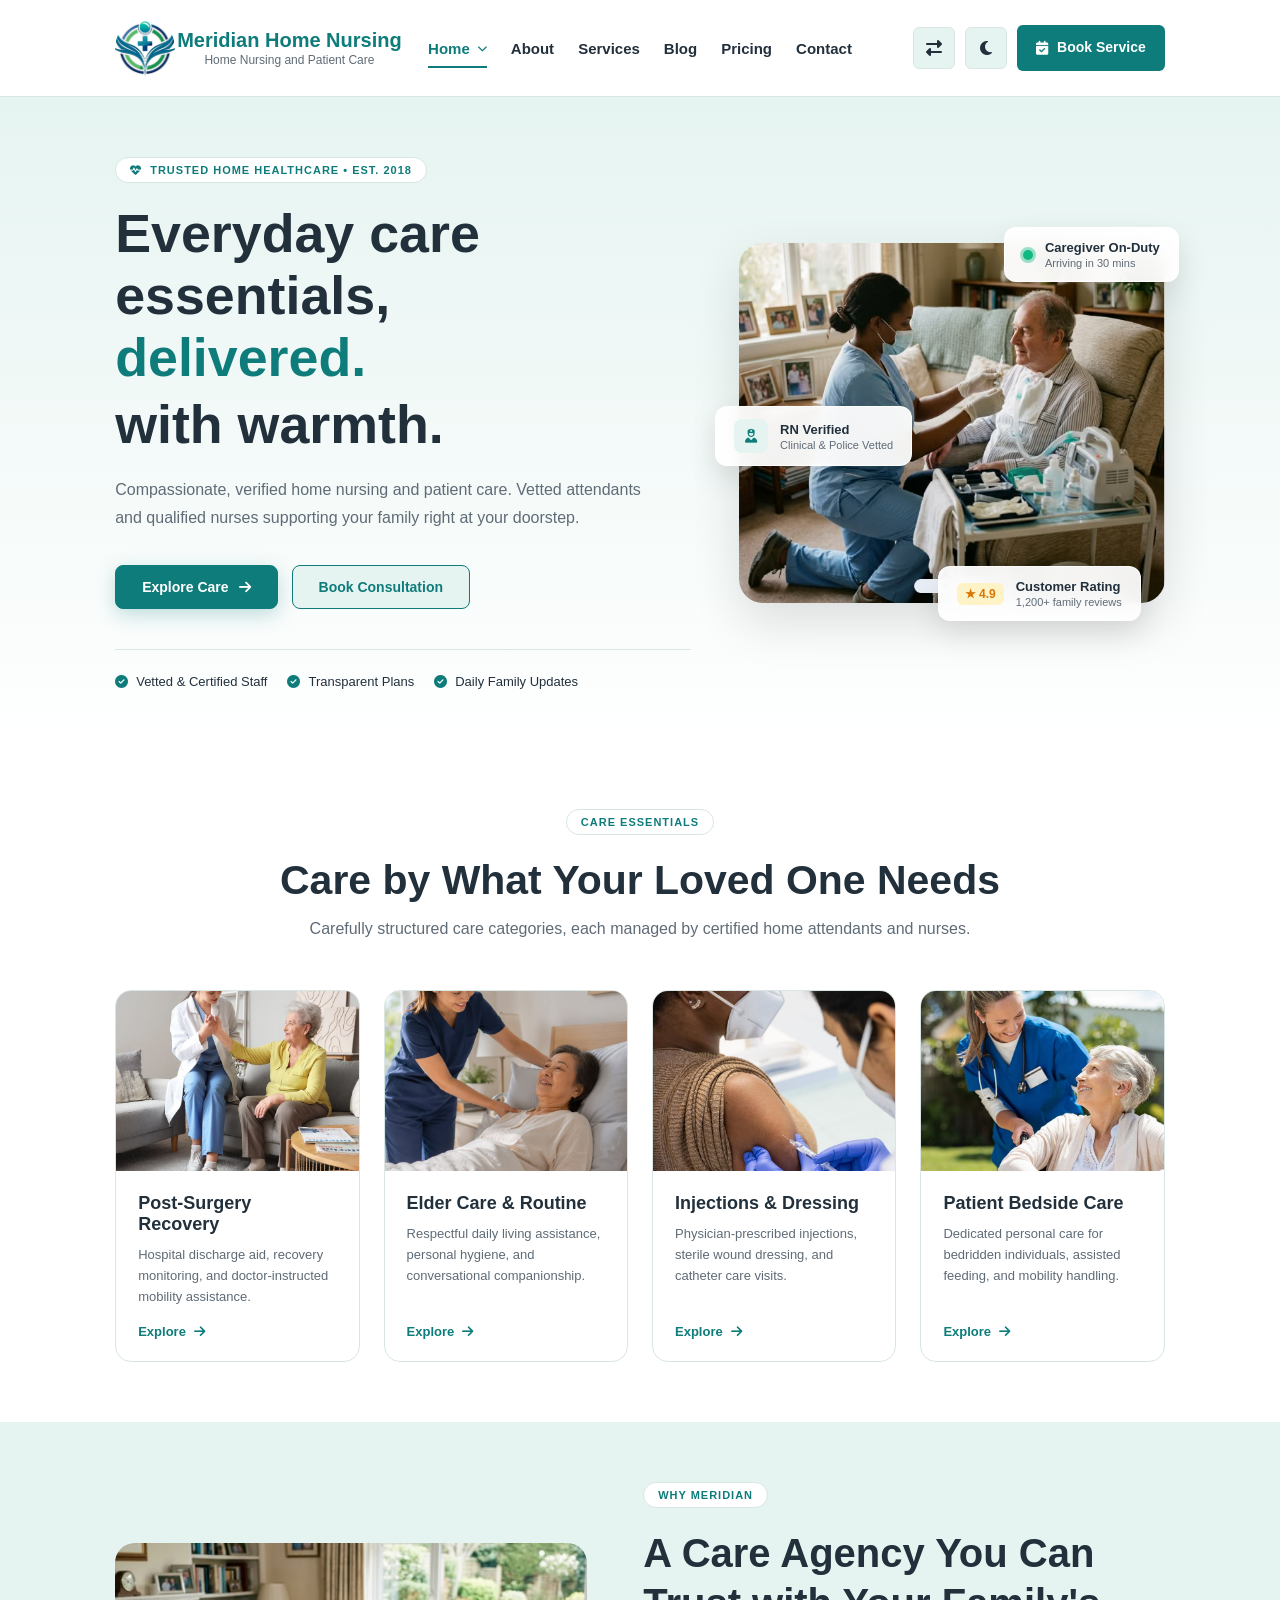
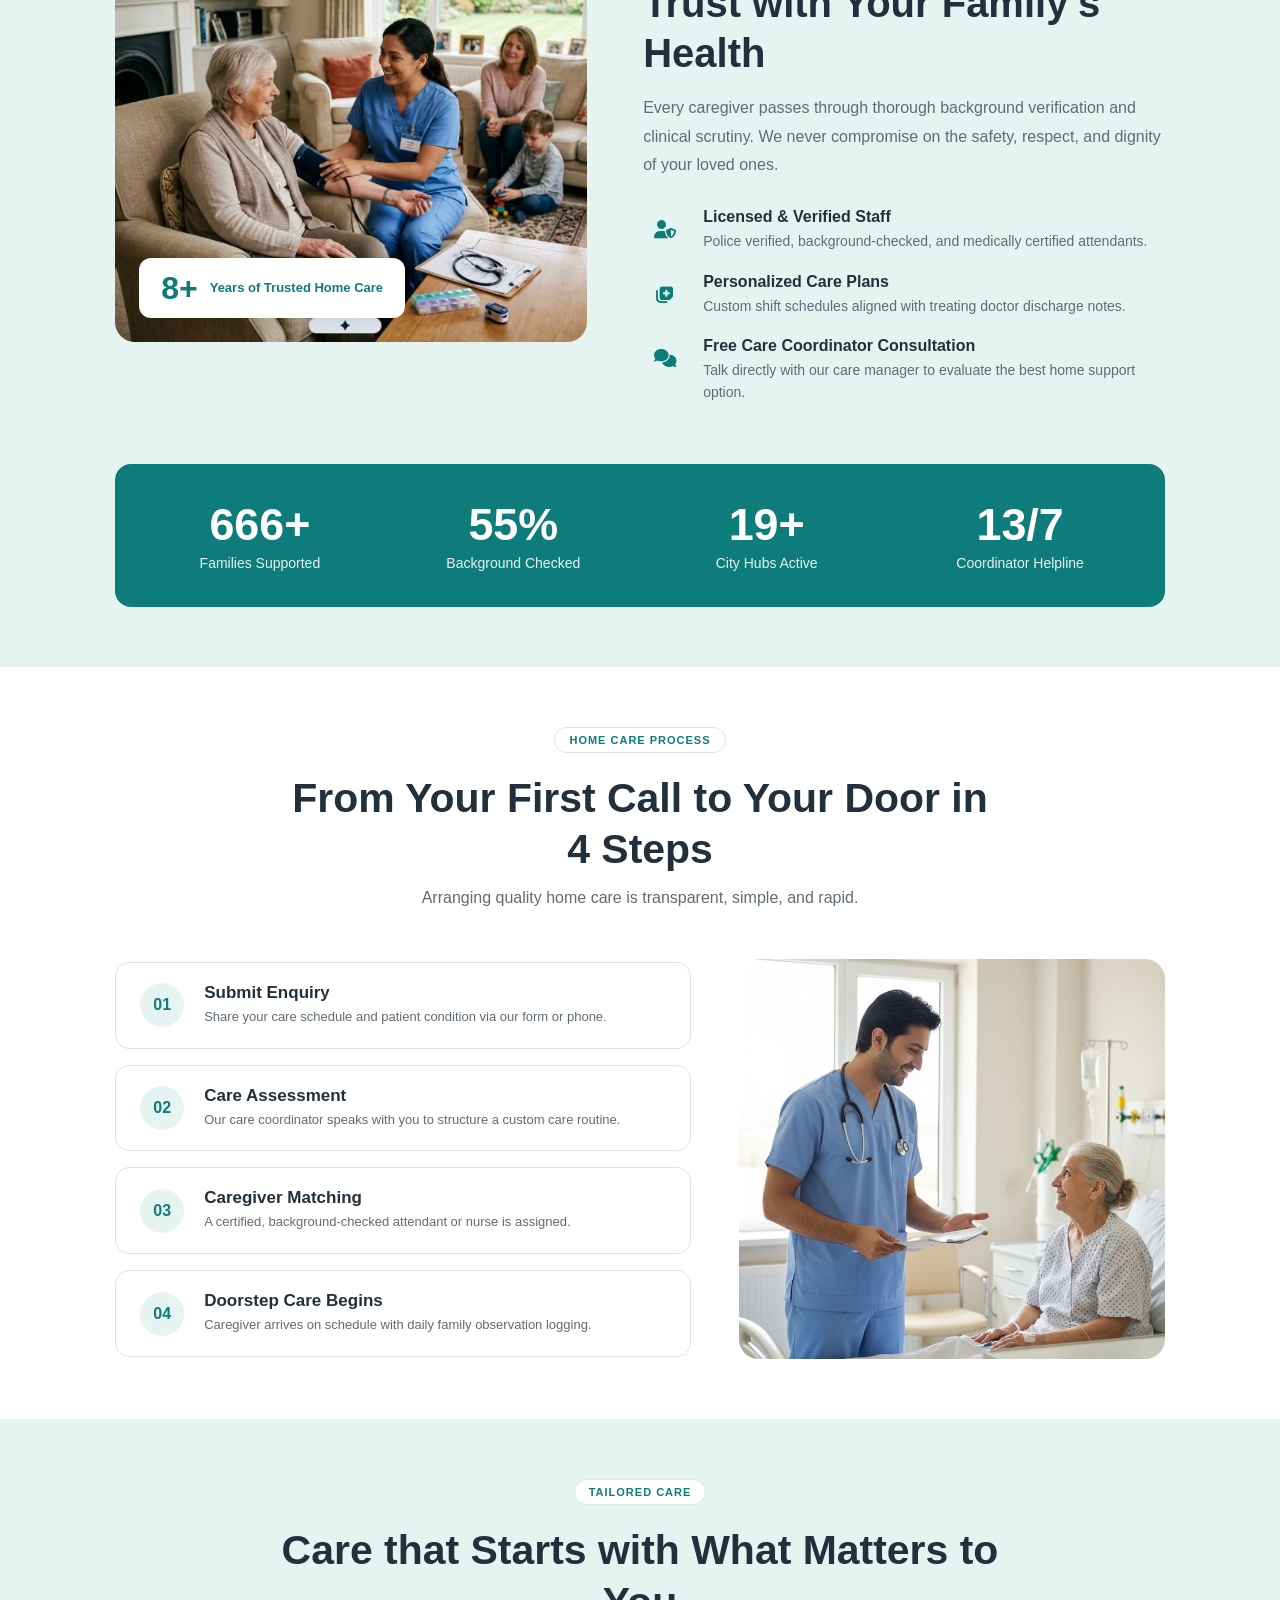
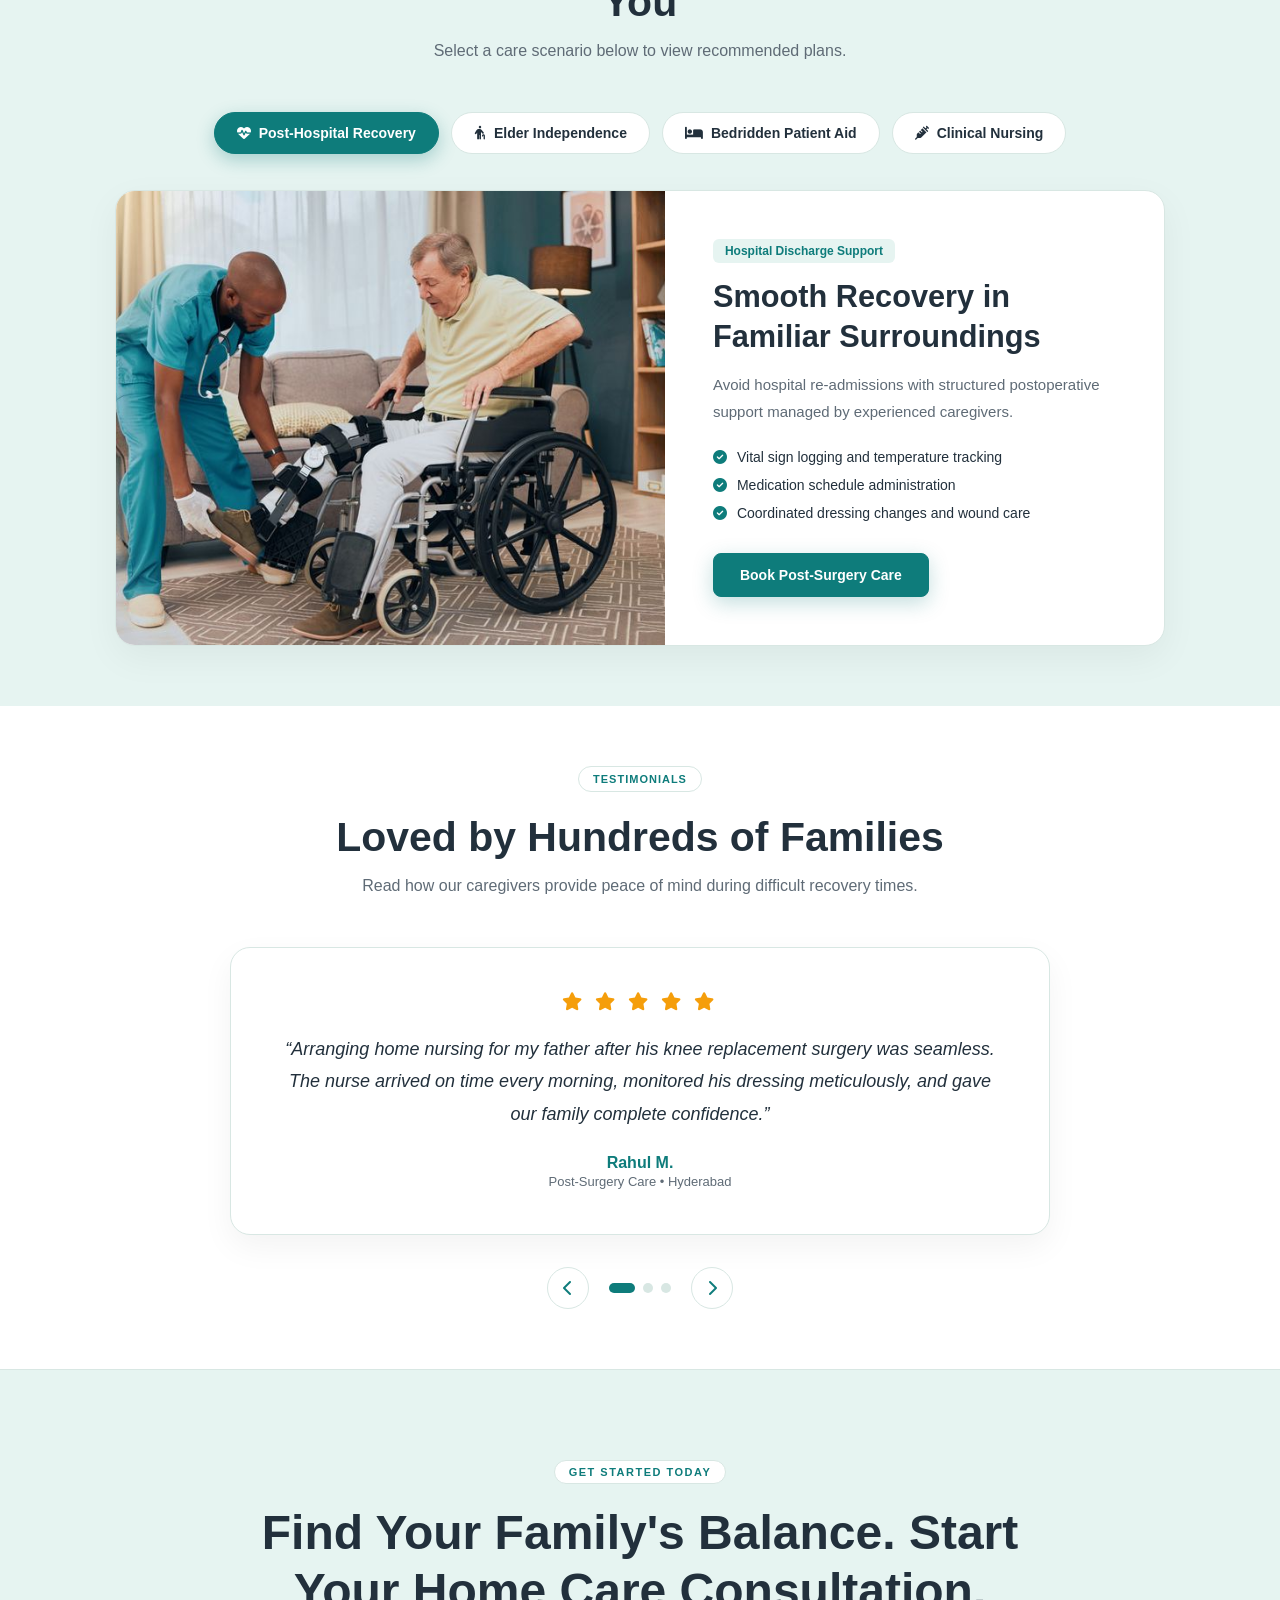
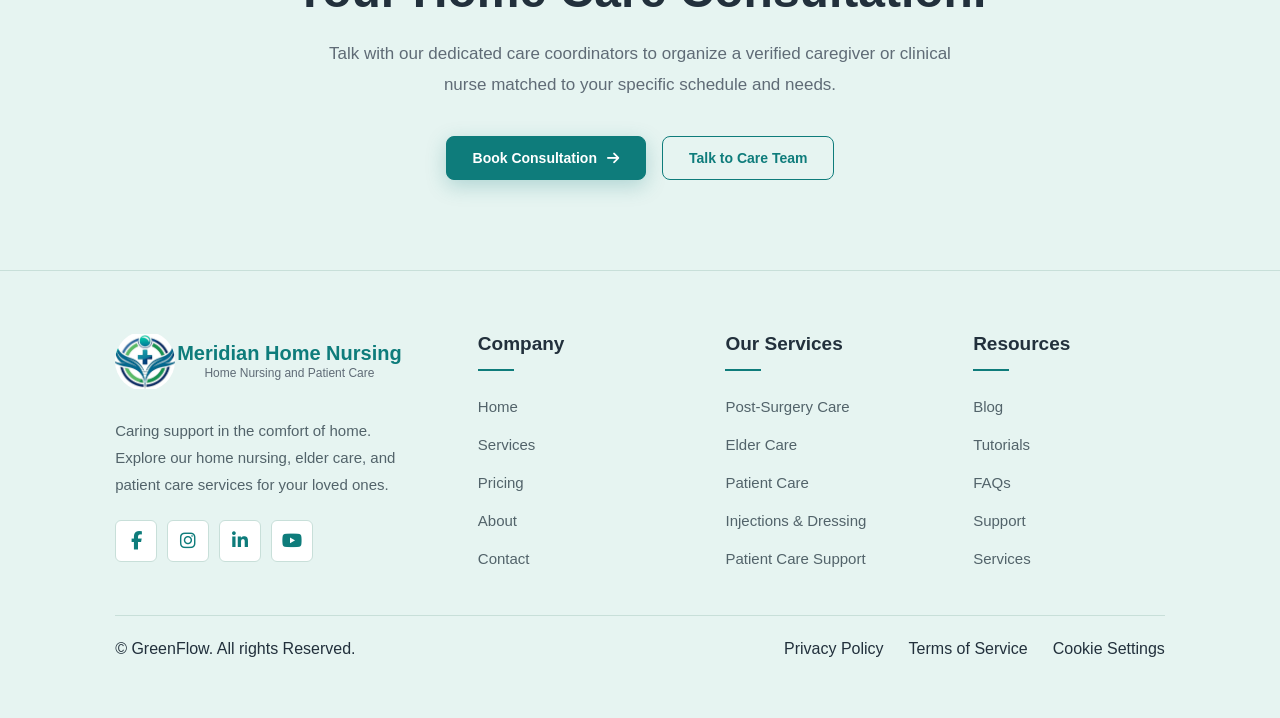
==== commit c5f35b5c: "Add files via upload" ====
--- a/index.html
+++ b/index.html
@@ -480,12 +480,12 @@
                             </div>
                         </div>
                     </div>
-
+                    
                     <!-- Panel 3 -->
                     <div class="m-tab-panel" id="tab-bedridden" role="tabpanel">
                         <div class="m-tab-panel-grid">
                             <div class="m-tab-image">
-                                <img src="Images/indeximage11.jpeg" alt="Bedridden patient assistance" loading="lazy">
+                                <img src="Images/indeximage9.jpeg" alt="Bedridden patient assistance" loading="lazy">
                             </div>
                             <div class="m-tab-info">
                                 <span class="m-tab-badge">Dedicated Bedside Aid</span>
@@ -505,6 +505,7 @@
                             </div>
                         </div>
                     </div>
+                    
 
                     <!-- Panel 4 -->
                     <div class="m-tab-panel" id="tab-nursing" role="tabpanel">
--- a/index.css
+++ b/index.css
@@ -684,7 +684,6 @@
     border-color: #31505A;
 }
 
-.m-process-card.is-active,
 .m-process-card:hover {
     border-color: var(--primary, #0E7C7B);
     box-shadow: 0 8px 24px rgba(14, 124, 123, 0.12);
@@ -1180,6 +1179,3 @@
     }
     
 }
-.m-container m-hero-container{
-
-}
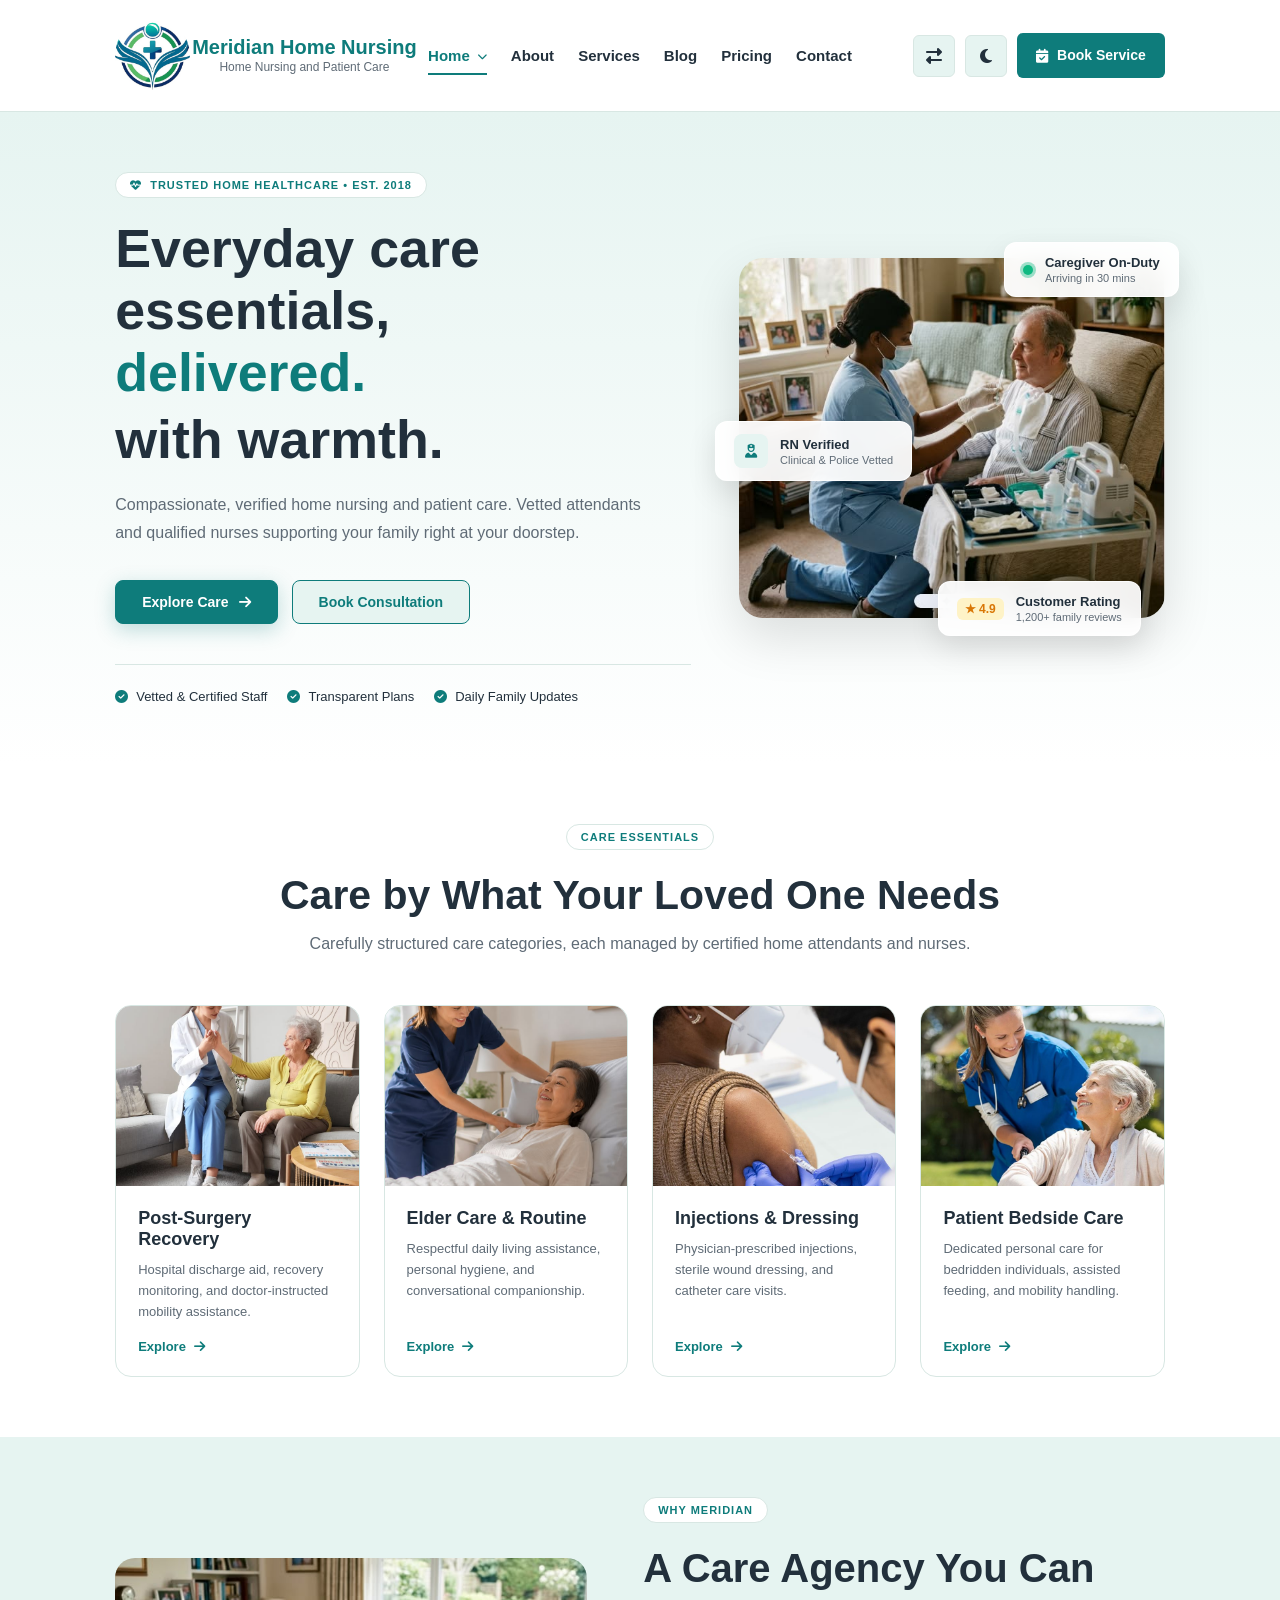
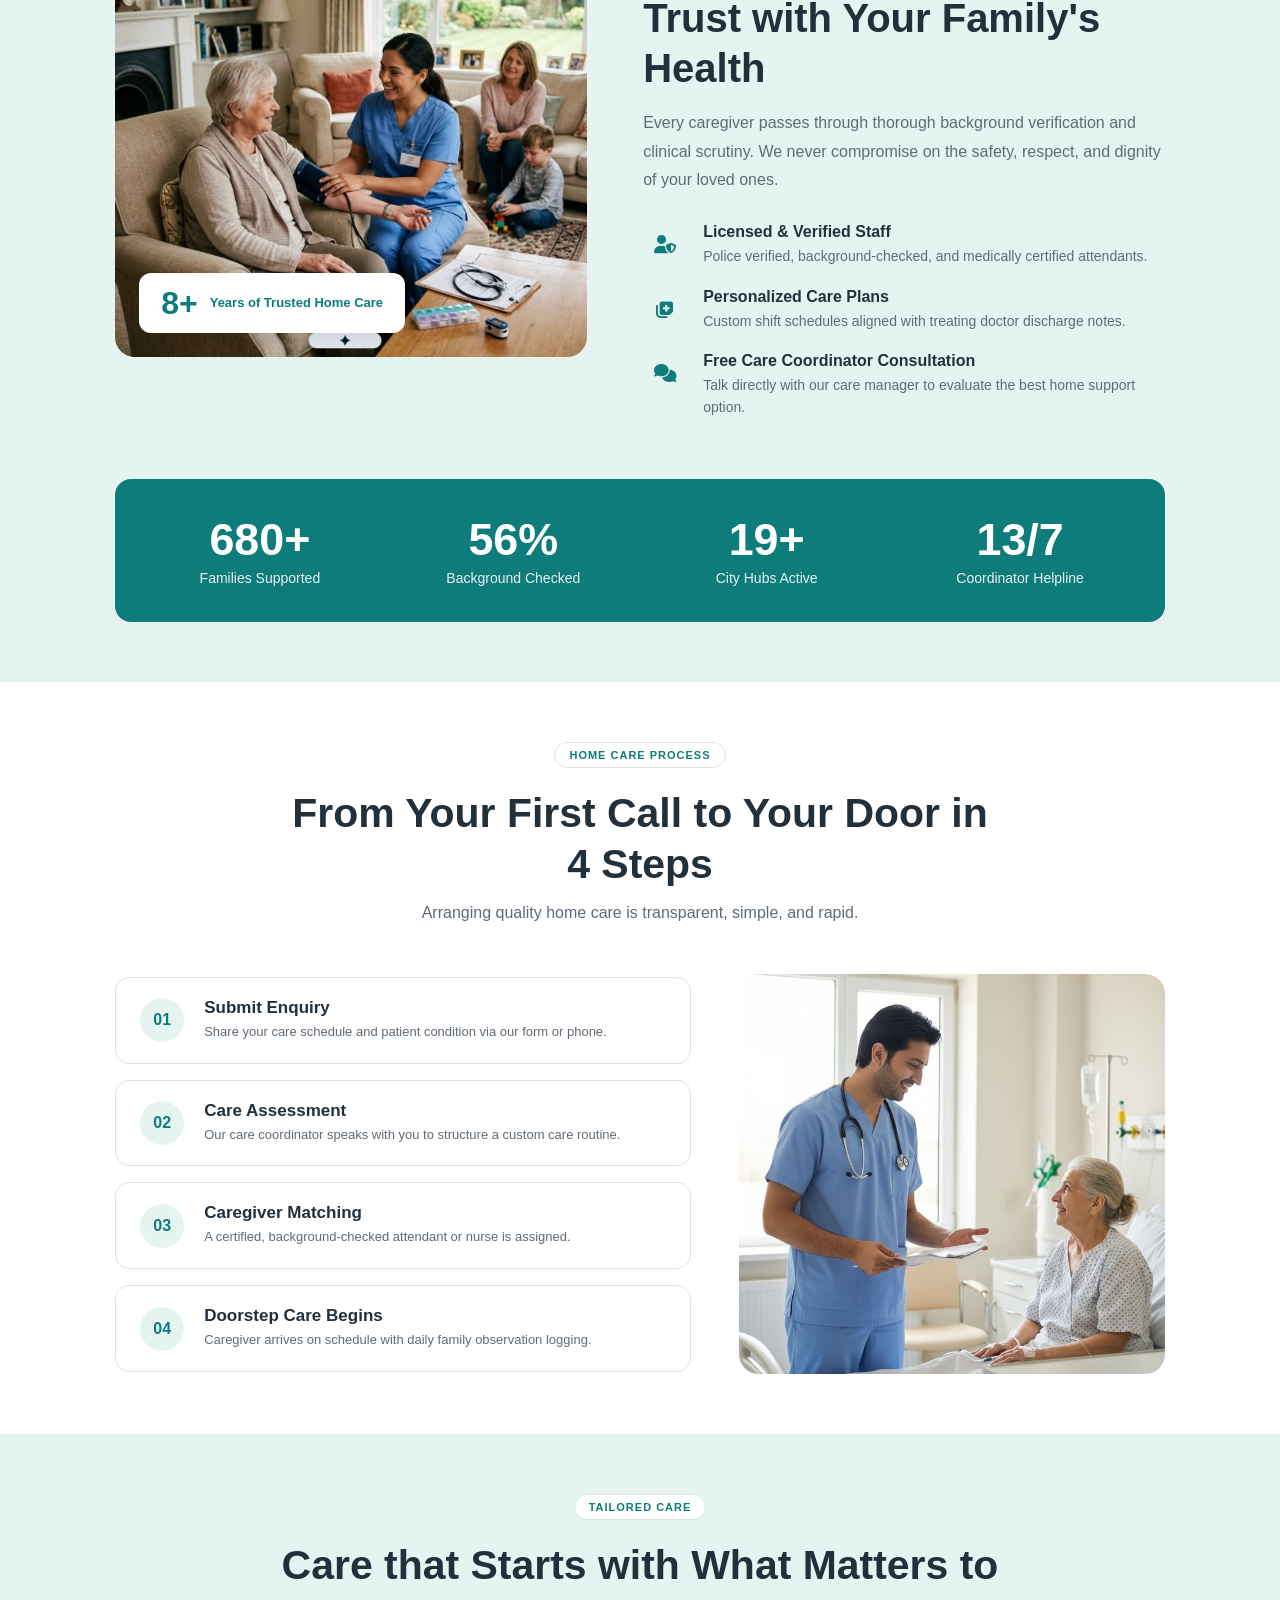
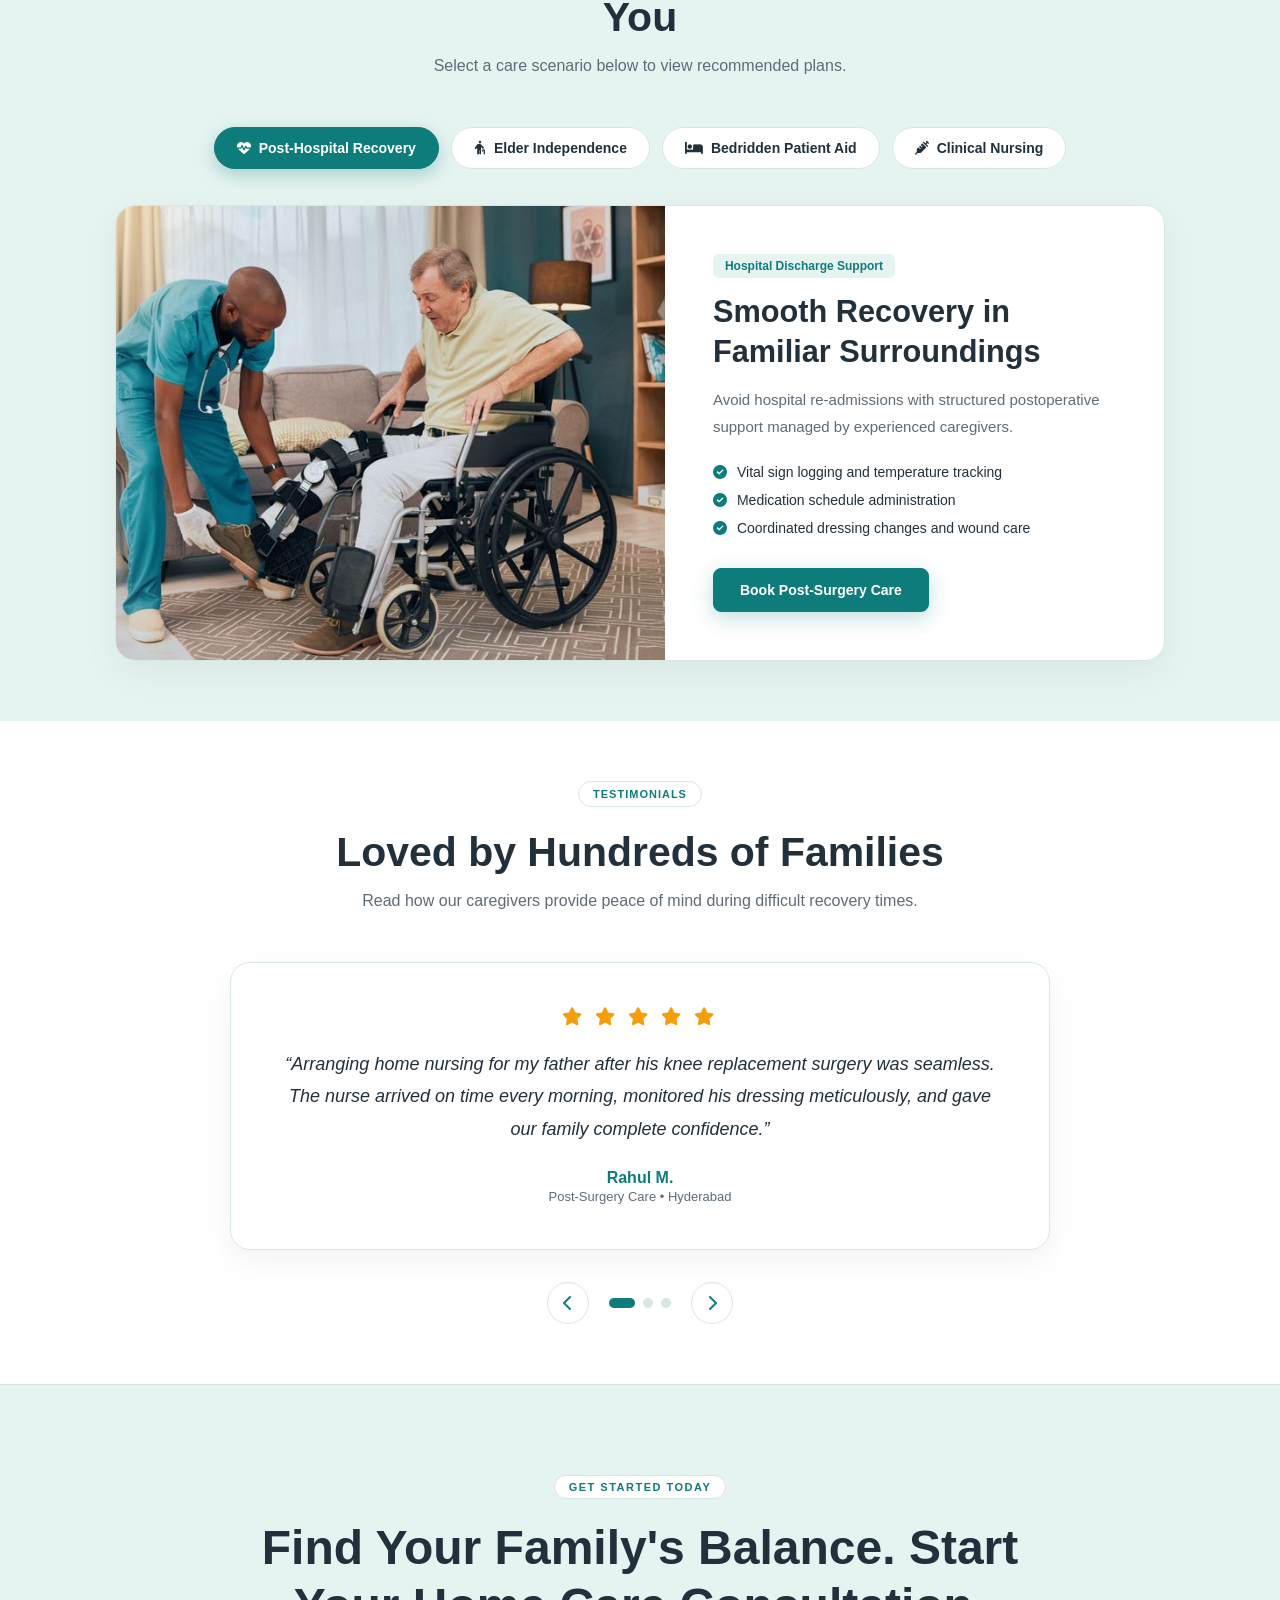
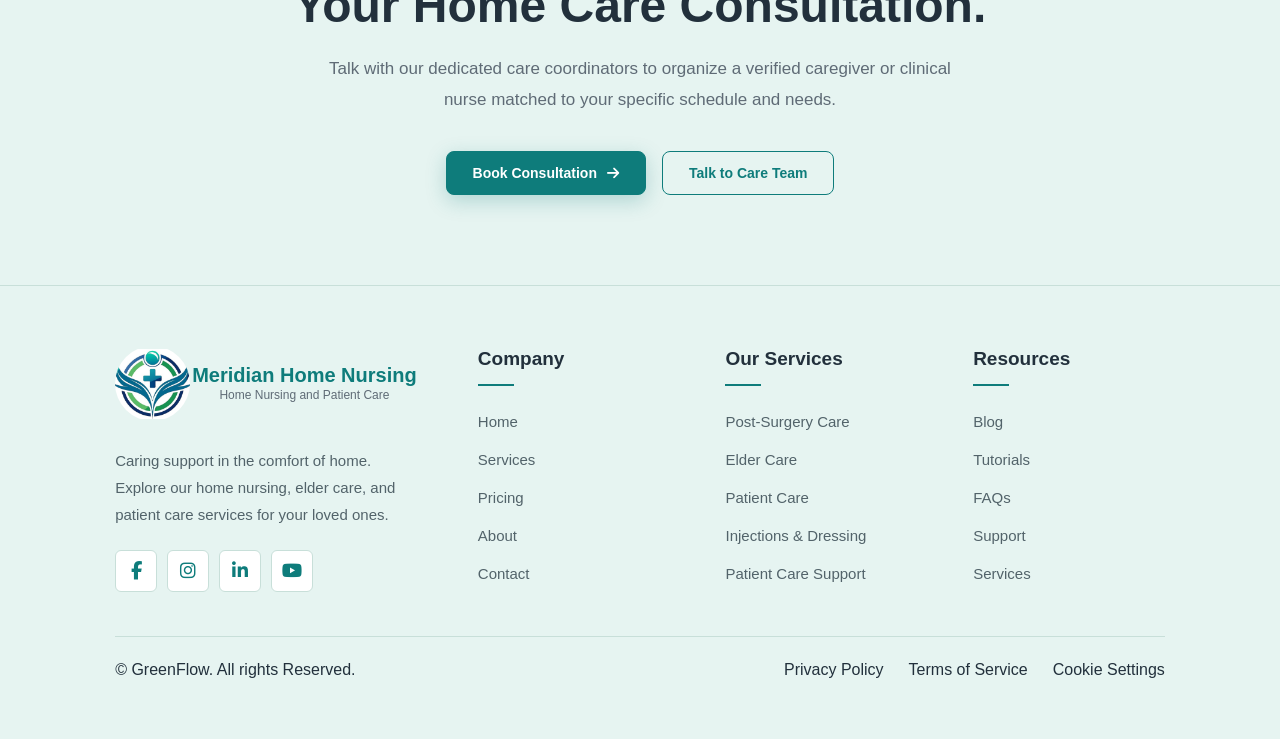
==== commit 603eef5a: "Add files via upload" ====
--- a/index.html
+++ b/index.html
@@ -9,6 +9,7 @@
 
     <!-- Font Awesome -->
     <link rel="stylesheet" href="https://cdnjs.cloudflare.com/ajax/libs/font-awesome/6.5.2/css/all.min.css">
+    <link rel="icon" type="Image/png" href="Images/Headerlogo.jpg">
 
     <!-- Shared styles and JavaScript -->
     <link rel="stylesheet" href="header.css">
--- a/header.css
+++ b/header.css
@@ -137,8 +137,8 @@
     position: relative;
     display: block;
 
-    width: 60px;
-    height: 60px;
+    width: 75px;
+    height: 75px;
     padding: 0;
 
     
--- a/index.css
+++ b/index.css
@@ -690,7 +690,6 @@
     transform: translateX(6px);
 }
 
-body.dark-mode .m-process-card.is-active,
 body.dark-mode .m-process-card:hover {
     border-color: #74D8CE;
 }
